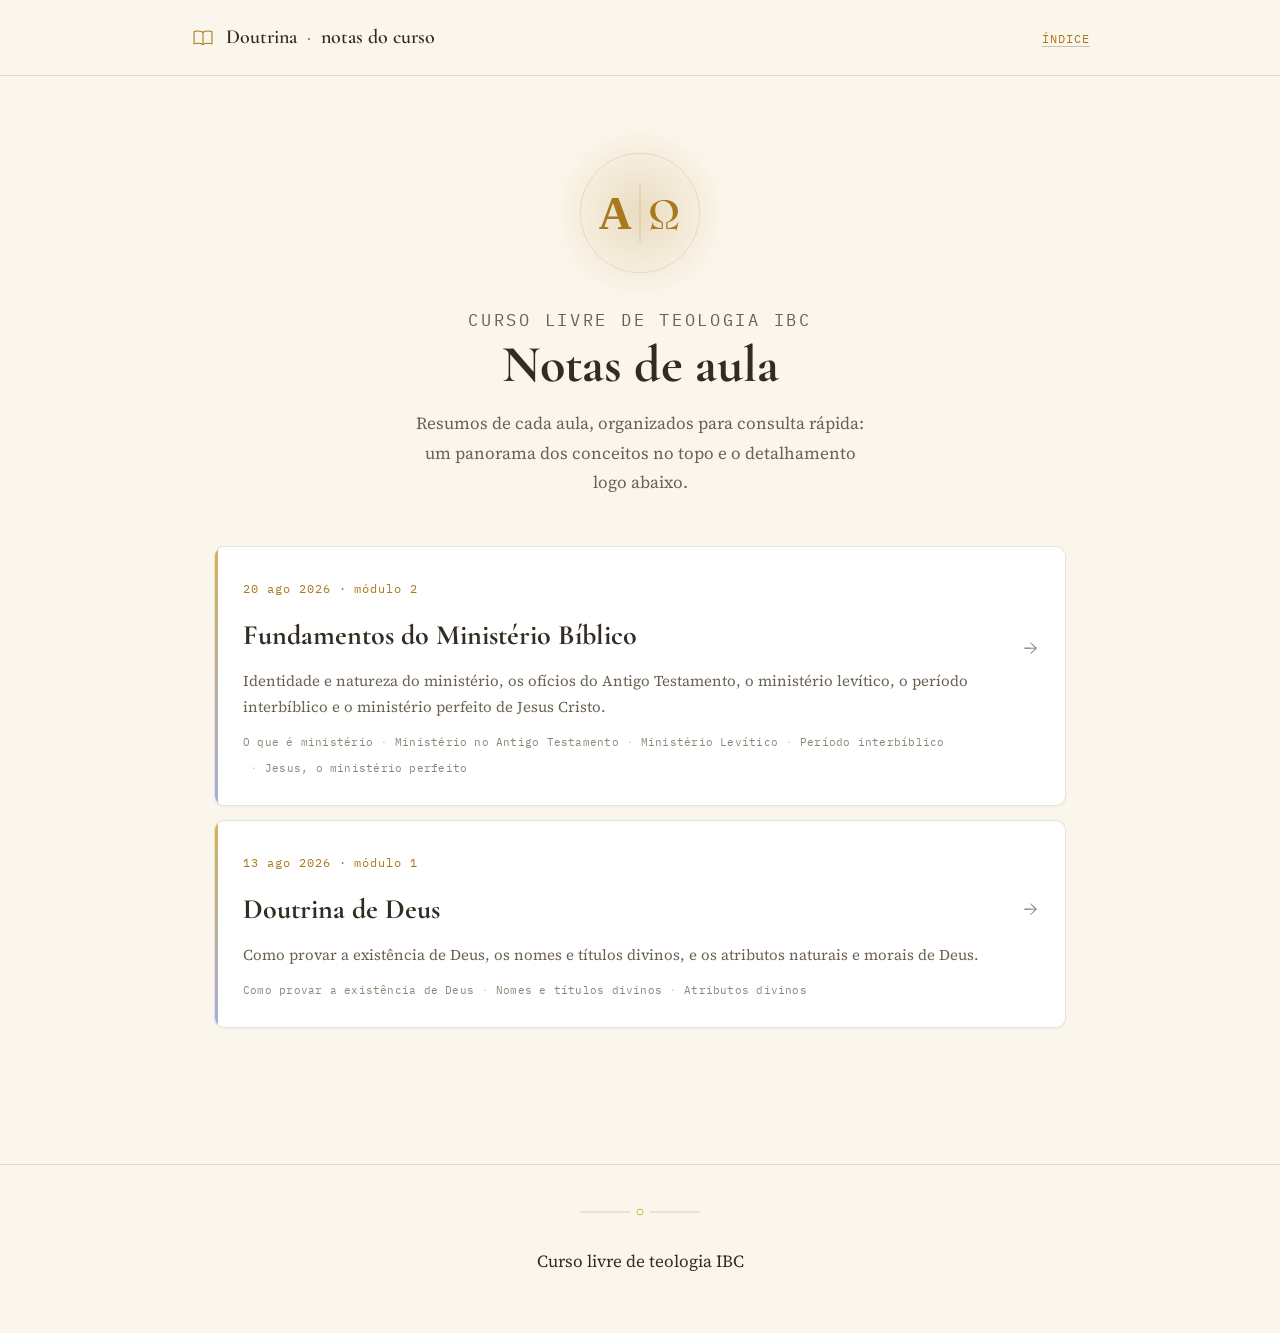
==== index.html @ adec5230 "Adiciona aula: Fundamentos do Ministério Bíblico (módulo 2) - Nova página aulas/2026-08-20-fundament" ====
<!DOCTYPE html>
<html lang="pt-BR">
<head>
<meta charset="UTF-8">
<meta name="viewport" content="width=device-width, initial-scale=1.0">
<title>Doutrina — notas do curso de teologia</title>
<link rel="stylesheet" href="css/style.css">
</head>
<body>

<div class="ambient" aria-hidden="true"></div>
<div class="progress" aria-hidden="true"></div>

<header class="site-header">
  <div class="inner">
    <a href="index.html" class="brand">
      <svg viewBox="0 0 32 32" style="color:var(--gold-soft)" aria-hidden="true">
        <path d="M16,9 C13,7.3 9,7 5,8 L5,23 C9,22 13,22.3 16,24" fill="none" stroke="currentColor" stroke-width="1.3" stroke-linecap="round" stroke-linejoin="round"/>
        <path d="M16,9 C19,7.3 23,7 27,8 L27,23 C23,22 19,22.3 16,24" fill="none" stroke="currentColor" stroke-width="1.3" stroke-linecap="round" stroke-linejoin="round"/>
        <line x1="16" y1="9" x2="16" y2="24" stroke="currentColor" stroke-width="1.3"/>
      </svg>
      Doutrina <span>&middot;</span> notas do curso
    </a>
    <nav><a href="index.html">Índice</a></nav>
  </div>
</header>

<main>
  <section class="index-hero reveal">
    <div class="medallion" aria-hidden="true">
      <div class="medallion-glow"></div>
      <svg viewBox="0 0 200 200" width="100%" height="100%">
        <circle class="ring" cx="100" cy="100" r="92" fill="none" stroke="var(--gold-dim)" stroke-width="1"/>
        <text x="62" y="124" font-family="'Cormorant Garamond', Georgia, serif" font-size="70" font-weight="700" fill="var(--gold-soft)" text-anchor="middle">&#913;</text>
        <text x="138" y="124" font-family="'Cormorant Garamond', Georgia, serif" font-size="70" font-weight="700" fill="var(--gold-soft)" text-anchor="middle">&#937;</text>
        <line x1="100" y1="55" x2="100" y2="145" stroke="var(--gold-soft)" stroke-width="1" opacity="0.35"/>
      </svg>
    </div>
    <p class="section-tag">Curso livre de teologia IBC</p>
    <h1>Notas de aula</h1>
    <p>Resumos de cada aula, organizados para consulta rápida: um panorama dos conceitos no topo e o detalhamento logo abaixo.</p>
  </section>

  <ul class="aula-list">
    <li class="reveal">
      <div class="aula-card">
        <a class="aula-card-link" href="aulas/2026-08-20-fundamentos-do-ministerio.html">
          <span class="aula-date">20 ago 2026 &middot; módulo 2</span>
          <h2>Fundamentos do Ministério Bíblico</h2>
          <p>Identidade e natureza do ministério, os ofícios do Antigo Testamento, o ministério levítico, o período interbíblico e o ministério perfeito de Jesus Cristo.</p>
          <span class="go" aria-hidden="true">&rarr;</span>
        </a>
        <ul class="aula-topics">
          <li><a href="aulas/2026-08-20-fundamentos-do-ministerio.html#fundamentos">O que é ministério</a></li>
          <li><a href="aulas/2026-08-20-fundamentos-do-ministerio.html#antigo-testamento">Ministério no Antigo Testamento</a></li>
          <li><a href="aulas/2026-08-20-fundamentos-do-ministerio.html#levitico">Ministério Levítico</a></li>
          <li><a href="aulas/2026-08-20-fundamentos-do-ministerio.html#interbiblico">Período interbíblico</a></li>
          <li><a href="aulas/2026-08-20-fundamentos-do-ministerio.html#jesus">Jesus, o ministério perfeito</a></li>
        </ul>
      </div>
    </li>
    <li class="reveal">
      <div class="aula-card">
        <a class="aula-card-link" href="aulas/2026-08-13-doutrina-de-deus.html">
          <span class="aula-date">13 ago 2026 &middot; módulo 1</span>
          <h2>Doutrina de Deus</h2>
          <p>Como provar a existência de Deus, os nomes e títulos divinos, e os atributos naturais e morais de Deus.</p>
          <span class="go" aria-hidden="true">&rarr;</span>
        </a>
        <ul class="aula-topics">
          <li><a href="aulas/2026-08-13-doutrina-de-deus.html#existencia">Como provar a existência de Deus</a></li>
          <li><a href="aulas/2026-08-13-doutrina-de-deus.html#nomes">Nomes e títulos divinos</a></li>
          <li><a href="aulas/2026-08-13-doutrina-de-deus.html#atributos">Atributos divinos</a></li>
        </ul>
      </div>
    </li>
  </ul>
</main>

<footer class="site-footer">
  <svg class="footer-flourish" viewBox="0 0 120 14" aria-hidden="true">
    <line x1="0" y1="7" x2="50" y2="7" stroke="var(--border-strong)" stroke-width="1"/>
    <circle cx="60" cy="7" r="3" fill="none" stroke="var(--gold)" stroke-width="1"/>
    <line x1="70" y1="7" x2="120" y2="7" stroke="var(--border-strong)" stroke-width="1"/>
  </svg>
  <p class="eyebrow">Curso livre de teologia IBC</p>
</footer>

<script src="js/site.js"></script>
</body>
</html>
---- css/style.css ----
@import url('https://fonts.googleapis.com/css2?family=Cormorant+Garamond:ital,wght@0,500;0,600;0,700;1,500&family=Source+Serif+4:opsz,wght@8..60,400;8..60,600&family=IBM+Plex+Mono:wght@400;500&display=swap');

:root{
  /* light, pastel-tinted base */
  --ink: #fbf6ec;          /* page background — soft parchment */
  --ink-2: #ffffff;        /* card background */
  --ink-3: #f2e9d6;        /* tertiary tint */

  --gold: #c9a227;         /* decorative fill (lines, dots) */
  --gold-soft: #a9791e;    /* text-safe deep gold (headings, links, icons) */
  --gold-dim: rgba(169,121,30,0.28);

  --lapis: #9098d6;        /* decorative pastel periwinkle (lines) */
  --lapis-soft: #5b5fa3;   /* text-safe deep lavender (icons, active states) */

  --wine: #cf88a1;         /* decorative pastel rose */
  --wine-soft: #8a3a56;    /* text-safe deep wine (icons, headings) */

  --cream: #332c22;        /* primary text — warm dark ink */
  --cream-dim: #6b6152;    /* secondary text */
  --muted: #8f8577;        /* tertiary / labels */

  --border: rgba(51,44,34,0.13);
  --border-strong: rgba(51,44,34,0.26);
}

*{ box-sizing: border-box; }
html{ background: var(--ink); }
body{
  margin: 0;
  background: var(--ink);
  color: var(--cream);
  font-family: 'Source Serif 4', Georgia, serif;
  font-size: 17px;
  line-height: 1.75;
  -webkit-font-smoothing: antialiased;
  position: relative;
}

::selection{ background: var(--gold); color: #2b2107; }
a{ color: var(--gold-soft); text-decoration: none; border-bottom: 1px solid var(--border-strong); }
a:hover{ color: var(--wine-soft); border-color: var(--wine-soft); }
a:focus-visible, button:focus-visible, .chip:focus-visible{ outline: 2px solid var(--gold-soft); outline-offset: 3px; }

/* ---------- ambient background — soft pastel wash ---------- */
.ambient{ position: fixed; inset: 0; z-index: -1; overflow: hidden; pointer-events: none; }
.ambient::before, .ambient::after{
  content: ""; position: absolute; width: 60vmax; height: 60vmax; border-radius: 50%;
  filter: blur(100px); opacity: 0.4;
}
.ambient::before{ background: #f0d99a; top: -22vmax; left: -16vmax; }
.ambient::after{ background: #c7cbf0; bottom: -26vmax; right: -16vmax; opacity: 0.35; }
@media (prefers-reduced-motion: no-preference){
  .ambient::before{ animation: drift1 26s ease-in-out infinite alternate; }
  .ambient::after{ animation: drift2 32s ease-in-out infinite alternate; }
}
@keyframes drift1{ from{ transform: translate(0,0) scale(1); } to{ transform: translate(4vmax,3vmax) scale(1.08); } }
@keyframes drift2{ from{ transform: translate(0,0) scale(1); } to{ transform: translate(-3vmax,-4vmax) scale(1.1); } }

/* ---------- reading progress ---------- */
.progress{ position: fixed; top: 0; left: 0; height: 3px; width: 0%; z-index: 60;
  background: linear-gradient(90deg, var(--wine), var(--gold), var(--lapis));
  box-shadow: 0 0 8px var(--gold-dim); transition: width 0.08s linear; }

/* ---------- reveal ---------- */
.reveal{ opacity: 0; transform: translateY(22px); transition: opacity 0.7s ease, transform 0.7s ease; }
.reveal.in-view{ opacity: 1; transform: translateY(0); }

/* ---------- medallion (signature motif) ---------- */
.medallion{ position: relative; display: block; }
.medallion-glow{ position: absolute; inset: -18%; border-radius: 50%; background: radial-gradient(circle, var(--gold-dim), transparent 70%); opacity: 0.75; }
@media (prefers-reduced-motion: no-preference){
  .medallion-glow{ animation: breathe 6s ease-in-out infinite; }
  .medallion .ring-rotate{ animation: spin 110s linear infinite; transform-origin: 100px 100px; }
  .medallion .ring-rotate-rev{ animation: spin-rev 150s linear infinite; transform-origin: 100px 100px; }
}
@keyframes breathe{ 0%,100%{ opacity: 0.55; } 50%{ opacity: 0.95; } }
@keyframes spin{ to{ transform: rotate(360deg); } }
@keyframes spin-rev{ to{ transform: rotate(-360deg); } }

/* ---------- header ---------- */
.site-header{ border-bottom: 1px solid var(--border); padding: 20px 24px; position: relative; }
.site-header .inner{ max-width: 900px; margin: 0 auto; display: flex; align-items: center; justify-content: space-between; gap: 16px; flex-wrap: wrap; }
.site-header .brand{ display: flex; align-items: center; gap: 10px; font-family: 'Cormorant Garamond', serif; font-weight: 600; font-size: 20px; color: var(--cream); border: none; }
.site-header .brand svg{ width: 26px; height: 26px; }
.site-header .brand span{ color: var(--gold-soft); }
.site-header nav a{ font-family: 'IBM Plex Mono', monospace; font-size: 12px; letter-spacing: 0.08em; text-transform: uppercase; }

main{ max-width: 900px; margin: 0 auto; padding: 0 24px 96px; position: relative; }
.page-inner{ max-width: 700px; margin: 0 auto; }

.site-footer{ border-top: 1px solid var(--border); padding: 40px 24px 56px; text-align: center; position: relative; }
.site-footer p{ margin: 0; }
.footer-flourish{ width: 120px; height: 14px; margin: 0 auto 18px; opacity: 0.8; }

/* ---------- index hero ---------- */
.index-hero{ text-align: center; padding: 72px 0 48px; }
.index-hero .medallion{ width: 130px; height: 130px; margin: 0 auto 28px; }
.index-hero h1{ font-family: 'Cormorant Garamond', serif; font-weight: 700; font-size: 52px; line-height: 1.1; margin: 0 0 16px; color: var(--cream); }
.index-hero p{ color: var(--cream-dim); max-width: 50ch; margin: 0 auto; font-size: 17px; }

.section-tag{ font-family: 'IBM Plex Mono', monospace; font-size: 12px; letter-spacing: 0.16em; text-transform: uppercase; color: var(--gold-soft); display: inline-block; margin-bottom: 8px; }

.aula-list{ list-style: none; margin: 0 0 40px; padding: 0; display: flex; flex-direction: column; gap: 14px; }
.aula-card{
  display: block; position: relative; overflow: hidden;
  border: 1px solid var(--border); border-radius: 10px;
  padding: 26px 28px; background: var(--ink-2);
  box-shadow: 0 1px 2px rgba(51,44,34,0.04);
  transition: transform 0.25s ease, box-shadow 0.25s ease, border-color 0.25s ease;
}
.aula-card::before{ content: ""; position: absolute; top: 0; left: 0; width: 3px; height: 100%; background: linear-gradient(var(--gold), var(--lapis)); opacity: 0.8; }
.aula-card:hover{ transform: translateY(-3px); border-color: var(--border-strong); box-shadow: 0 16px 36px -18px rgba(169,121,30,0.4); }
.aula-card-link{ display: block; border: none; color: inherit; position: relative; }
.aula-card .aula-date{ font-family: 'IBM Plex Mono', monospace; font-size: 12px; letter-spacing: 0.08em; color: var(--gold-soft); }
.aula-card h2{ font-family: 'Cormorant Garamond', serif; font-weight: 700; font-size: 28px; margin: 8px 0 8px; color: var(--cream); }
.aula-card p{ margin: 0; color: var(--cream-dim); font-size: 15px; }
.aula-card .go{ position: absolute; right: 0; top: 50%; transform: translateY(-50%); color: var(--muted); font-size: 20px; transition: transform 0.25s ease, color 0.25s ease; }
.aula-card:hover .go{ transform: translate(4px,-50%); color: var(--gold-soft); }

/* ---------- topic links inside an aula card ---------- */
.aula-topics{
  list-style: none; display: flex; flex-wrap: wrap; align-items: center;
  gap: 5px 0; margin: 12px 0 0; padding: 0; position: relative; z-index: 2;
}
.aula-topics li{ display: flex; align-items: center; }
.aula-topics li + li::before{ content: "\00b7"; color: var(--border-strong); margin: 0 9px; font-size: 12px; }
.aula-topics a{
  font-family: 'IBM Plex Mono', monospace; font-size: 11px; letter-spacing: 0.02em;
  color: var(--muted); border: none; line-height: 1.4;
}
.aula-topics a:hover{ color: var(--gold-soft); }

/* ---------- lecture header ---------- */
.lecture-header{ padding: 56px 0 48px; text-align: center; }
.lecture-header .medallion{ width: 88px; height: 88px; margin: 0 auto 22px; }
.lecture-header h1{ font-family: 'Cormorant Garamond', serif; font-weight: 700; font-size: 44px; line-height: 1.1; margin: 8px 0 0; color: var(--cream); }

/* ---------- TOC dot nav ---------- */
.toc{ position: fixed; right: 26px; top: 50%; transform: translateY(-50%); z-index: 40; display: flex; flex-direction: column; gap: 16px; }
.toc a{ display: flex; align-items: center; gap: 10px; border: none; }
.toc .dot{ width: 9px; height: 9px; border-radius: 50%; border: 1.5px solid var(--border-strong); background: var(--ink-2); transition: all 0.25s ease; flex-shrink: 0; }
.toc .label{
  font-family: 'IBM Plex Mono', monospace; font-size: 11px; letter-spacing: 0.06em; text-transform: uppercase;
  color: var(--muted); white-space: nowrap; transition: all 0.25s ease;
  padding: 4px 10px; border-radius: 20px; border: 1px solid transparent;
}
.toc a:hover .label{ color: var(--gold-soft); }
.toc a.active .label{ color: var(--gold-soft); font-weight: 600; background: var(--ink-2); border-color: var(--gold-dim); box-shadow: 0 2px 8px -4px rgba(169,121,30,0.35); }
.toc a.active .dot{ background: var(--gold); border-color: var(--gold); box-shadow: 0 0 8px var(--gold-dim); }
@media (max-width: 1180px){ .toc{ display: none; } }

/* ---------- section blocks ---------- */
.section{ position: relative; padding-top: 8px; margin-bottom: 76px; scroll-margin-top: 30px; }
.section-eyebrow{ display: flex; align-items: center; gap: 12px; margin-bottom: 6px; }
.section-num{ font-family: 'Cormorant Garamond', serif; font-style: italic; font-weight: 600; font-size: 15px; color: var(--gold-soft); border: 1px solid var(--border-strong); border-radius: 50%; width: 30px; height: 30px; display: flex; align-items: center; justify-content: center; flex-shrink: 0; background: var(--ink-2); }
.section h2{ font-family: 'Cormorant Garamond', serif; font-weight: 700; font-size: 32px; margin: 6px 0 6px; color: var(--cream); display: flex; align-items: center; gap: 12px; }
.section .section-sub{ color: var(--cream-dim); font-size: 15px; margin: 0 0 28px; max-width: 58ch; }

/* ---------- resumo rapido chips ---------- */
.resumo-label{ font-family: 'IBM Plex Mono', monospace; font-size: 11px; letter-spacing: 0.16em; text-transform: uppercase; color: var(--muted); margin: 0 0 12px; }
.chip-row{ display: flex; flex-wrap: wrap; gap: 9px; margin: 0 0 32px; }
.chip-row.grouped{ margin-bottom: 20px; }
.chip{
  font-family: 'IBM Plex Mono', monospace; font-size: 13px; color: var(--gold-soft);
  border: 1px solid var(--border-strong); border-radius: 20px; padding: 7px 14px;
  background: var(--ink-2); white-space: nowrap; cursor: pointer;
  transition: background 0.2s ease, transform 0.2s ease, box-shadow 0.2s ease;
  display: inline-flex; align-items: center; gap: 6px;
}
.chip:hover{ background: #f7ecd2; transform: translateY(-2px); box-shadow: 0 8px 18px -10px var(--gold-dim); color: var(--gold-soft); border-color: var(--gold); }
.chip-group-label{ font-family: 'IBM Plex Mono', monospace; font-size: 11px; letter-spacing: 0.1em; text-transform: uppercase; color: var(--cream-dim); margin: 24px 0 10px; display: flex; align-items: center; gap: 8px; }
.chip-group-label:first-child{ margin-top: 0; }
.chip-group-label .dot{ width: 6px; height: 6px; border-radius: 50%; background: var(--gold); }
.chip-group-label.moral .dot{ background: var(--wine-soft); }

/* highlight flash when jumping from a chip */
@keyframes flash{ 0%{ background: #f7ecd2; } 100%{ background: transparent; } }
.flash{ animation: flash 1.4s ease; border-radius: 8px; }

.divider{ display: flex; align-items: center; gap: 14px; color: var(--gold-soft); opacity: 0.75; margin: 30px 0; }
.divider::before, .divider::after{ content: ""; flex: 1; height: 1px; background: var(--border-strong); }
.divider span{ font-family: 'IBM Plex Mono', monospace; font-size: 11px; letter-spacing: 0.14em; text-transform: uppercase; }
.divider .dot{ width: 5px; height: 5px; border-radius: 50%; background: var(--gold); }

.intro-p{ color: var(--cream-dim); margin: 0 0 28px; font-size: 16.5px; }
.intro-p::first-letter{ font-family: 'Cormorant Garamond', serif; font-weight: 700; font-size: 48px; color: var(--gold-soft); float: left; line-height: 0.78; padding: 6px 10px 0 0; }

/* ---------- sigil icons ---------- */
.sigil{ width: 40px; height: 40px; flex-shrink: 0; }
.sigil circle.ring{ fill: none; stroke: currentColor; stroke-width: 1.1; opacity: 0.55; }
.sigil .mark{ fill: none; stroke: currentColor; stroke-width: 1.4; stroke-linecap: round; stroke-linejoin: round; }
.sigil .mark-fill{ fill: currentColor; stroke: none; }
.c-gold{ color: var(--gold-soft); }
.c-lapis{ color: var(--lapis-soft); }
.c-wine{ color: var(--wine-soft); }

/* ---------- argument / attribute cards ---------- */
.card-grid{ display: grid; grid-template-columns: 1fr; gap: 14px; }
@media (min-width: 640px){ .card-grid.two-col{ grid-template-columns: 1fr 1fr; } }

.arg, .attr, .name-card{
  border: 1px solid var(--border); border-radius: 10px; background: var(--ink-2);
  padding: 20px 22px; display: flex; gap: 16px; align-items: flex-start;
  box-shadow: 0 1px 2px rgba(51,44,34,0.03);
  transition: border-color 0.25s ease, transform 0.25s ease, box-shadow 0.25s ease;
  scroll-margin-top: 30px;
}
.arg:hover, .attr:hover, .name-card:hover{ border-color: var(--border-strong); transform: translateY(-2px); box-shadow: 0 14px 28px -18px rgba(169,121,30,0.45); }
.arg .body h3, .attr .body h3{ font-family: 'Cormorant Garamond', serif; font-weight: 700; font-size: 19px; margin: 2px 0 6px; color: var(--gold-soft); }
.arg .body p, .attr .body p{ margin: 0; color: var(--cream); font-size: 15.5px; }

/* ---------- names grid ---------- */
.names-grid{ display: grid; grid-template-columns: 1fr; gap: 12px; margin: 0 0 24px; }
@media (min-width: 640px){ .names-grid{ grid-template-columns: 1fr 1fr; } }
.name-card{ flex-direction: column; align-items: stretch; gap: 6px; }
.name-card .name-top{ display: flex; align-items: baseline; justify-content: space-between; gap: 10px; }
.name-card .name-title{ font-family: 'Cormorant Garamond', serif; font-weight: 700; font-size: 22px; color: var(--gold-soft); }
.name-card .name-ref{ font-family: 'IBM Plex Mono', monospace; font-size: 12px; color: var(--muted); white-space: nowrap; }
.name-card p{ margin: 0; color: var(--cream-dim); font-size: 14.5px; }

.callout{
  position: relative; background: var(--ink-2); border: 1px solid var(--border); border-radius: 10px;
  padding: 20px 22px 20px 26px; margin: 0 0 8px; color: var(--cream-dim); font-size: 15.5px;
  overflow: hidden;
}
.callout::before{ content: ""; position: absolute; left: 0; top: 0; height: 100%; width: 3px; background: linear-gradient(var(--gold), var(--wine)); }
.callout strong{ color: var(--cream); }

.footnote{ font-size: 13px; color: var(--muted); margin-top: 8px; }

/* ---------- bible verse preview ---------- */
.verse-ref{
  cursor: help; border-bottom: 1px dotted var(--gold-dim); border-radius: 2px;
}
.verse-ref:hover, .verse-ref:focus-visible{ color: var(--gold-soft); border-color: var(--gold-soft); outline: none; }
.verse-tooltip{
  position: fixed; z-index: 100; max-width: 300px; max-height: 260px; overflow-y: auto;
  background: var(--ink-2); border: 1px solid var(--border-strong); border-radius: 10px;
  padding: 14px 16px; box-shadow: 0 20px 44px -16px rgba(51,44,34,0.4);
  font-size: 14.5px; line-height: 1.55; color: var(--cream);
  opacity: 0; transform: translateY(4px); pointer-events: none; transition: opacity 0.15s ease, transform 0.15s ease;
}
.verse-tooltip.show{ opacity: 1; transform: translateY(0); }
.verse-tooltip.below{ transform: translateY(-4px); }
.verse-tooltip.below.show{ transform: translateY(0); }
.verse-tooltip .vt-ref{
  font-family: 'IBM Plex Mono', monospace; font-size: 10.5px; letter-spacing: 0.08em; text-transform: uppercase;
  color: var(--gold-soft); display: block; margin-bottom: 6px;
}
.verse-tooltip .vt-text{ margin: 0; font-family: 'Source Serif 4', Georgia, serif; }
.verse-tooltip .vt-loading, .verse-tooltip .vt-error{ color: var(--muted); font-style: italic; }
@media (prefers-reduced-motion: reduce){
  .verse-tooltip{ transition: opacity 0.01s linear; transform: none !important; }
}

/* ---------- scroll-to-top ---------- */
.top-link{
  position: fixed; bottom: 24px; right: 24px; z-index: 40;
  width: 42px; height: 42px; border-radius: 50%; display: flex; align-items: center; justify-content: center;
  background: var(--ink-2); border: 1px solid var(--border-strong); color: var(--gold-soft);
  box-shadow: 0 4px 12px rgba(51,44,34,0.08);
  opacity: 0; pointer-events: none; transform: translateY(8px);
  transition: opacity 0.25s ease, transform 0.25s ease;
}
.top-link.show{ opacity: 1; pointer-events: auto; transform: translateY(0); }
.top-link:hover{ box-shadow: 0 10px 22px -10px var(--gold-dim); }

/* ---------- lecture credit line ---------- */
.lecture-sub{ font-family: 'IBM Plex Mono', monospace; font-size: 12px; letter-spacing: 0.04em; color: var(--muted); margin: 10px 0 0; }

/* ---------- hierarchy stack (e.g. ministério levítico) ---------- */
.hierarchy-stack{ display: flex; flex-direction: column; align-items: center; gap: 0; margin: 8px 0 30px; }
.hierarchy-stack .tier{
  width: 100%; border: 1px solid var(--border); border-radius: 10px; background: var(--ink-2);
  padding: 18px 24px; box-shadow: 0 1px 2px rgba(51,44,34,0.03); position: relative;
  transition: border-color 0.25s ease, transform 0.25s ease, box-shadow 0.25s ease;
}
.hierarchy-stack .tier:hover{ border-color: var(--border-strong); transform: translateY(-2px); box-shadow: 0 14px 28px -18px rgba(169,121,30,0.45); }
.hierarchy-stack .tier-1{ max-width: 58%; }
.hierarchy-stack .tier-2{ max-width: 80%; }
.hierarchy-stack .tier-3{ max-width: 100%; }
.hierarchy-stack .tier + .tier{ margin-top: 24px; }
.hierarchy-stack .tier:not(.tier-1)::before{ content: ""; position: absolute; top: -24px; left: 50%; width: 1px; height: 24px; background: var(--border-strong); }
.tier-head{ display: flex; align-items: center; gap: 10px; margin-bottom: 8px; }
.tier-num{ font-family: 'Cormorant Garamond', serif; font-style: italic; font-weight: 600; font-size: 14px; color: var(--gold-soft); border: 1px solid var(--border-strong); border-radius: 50%; width: 26px; height: 26px; display: flex; align-items: center; justify-content: center; flex-shrink: 0; background: var(--ink); }
.tier-head h3{ font-family: 'Cormorant Garamond', serif; font-weight: 700; font-size: 19px; margin: 0; color: var(--gold-soft); }
.hierarchy-stack .tier p{ margin: 0; color: var(--cream); font-size: 15.5px; }
@media (max-width: 640px){
  .hierarchy-stack .tier-1, .hierarchy-stack .tier-2, .hierarchy-stack .tier-3{ max-width: 100%; }
}

/* ---------- offices tree (e.g. Jesus reúne os 3 ofícios) ---------- */
.offices-tree{ margin: 8px 0 6px; }
.offices-root{ display: flex; justify-content: center; }
.offices-root-label{
  font-family: 'Cormorant Garamond', serif; font-weight: 700; font-size: 21px; color: var(--cream);
  border: 1px solid var(--gold-dim); border-radius: 10px; background: var(--ink-2);
  padding: 12px 26px; box-shadow: 0 8px 20px -12px var(--gold-dim); text-align: center;
}
.offices-stem{ width: 1px; height: 26px; background: var(--border-strong); margin: 0 auto; }
.offices-row{ display: flex; position: relative; padding-top: 26px; }
.offices-row::before{ content: ""; position: absolute; top: 0; left: 16.6667%; right: 16.6667%; height: 1px; background: var(--border-strong); }
.offices-row .office{ flex: 1 1 33.3333%; display: flex; flex-direction: column; align-items: center; text-align: center; position: relative; padding: 0 14px; }
.offices-row .office::before{ content: ""; position: absolute; top: -26px; left: 50%; width: 1px; height: 26px; background: var(--border-strong); }
.offices-row .office .sigil{ margin-bottom: 4px; }
.offices-row .office h3{ font-family: 'Cormorant Garamond', serif; font-weight: 700; font-size: 19px; margin: 8px 0 6px; color: var(--gold-soft); }
.offices-row .office p{ margin: 0 0 6px; color: var(--cream); font-size: 14.5px; }
.offices-row .office .verse-ref{ font-family: 'IBM Plex Mono', monospace; font-size: 12px; color: var(--muted); }
@media (max-width: 640px){
  .offices-row{ flex-direction: column; gap: 24px; padding-top: 14px; }
  .offices-row::before{ display: none; }
  .offices-row .office::before{ display: none; }
  .offices-row .office{ padding: 0; }
}

/* ---------- bridge flow (linha de continuidade entre etapas) ---------- */
.bridge-flow{ display: flex; flex-wrap: wrap; align-items: center; gap: 10px; margin: 22px 0 30px; }
.bridge-node{ font-family: 'IBM Plex Mono', monospace; font-size: 12.5px; color: var(--cream); border: 1px solid var(--border-strong); border-radius: 20px; padding: 8px 14px; background: var(--ink-2); }
.bridge-node em{ font-style: normal; color: var(--muted); }
.bridge-node.highlight{ color: var(--gold-soft); border-color: var(--gold); background: #f7ecd2; }
.bridge-arrow{ color: var(--gold-soft); font-size: 15px; opacity: 0.7; }

@media (max-width: 640px){
  .index-hero h1{ font-size: 36px; }
  .lecture-header h1{ font-size: 32px; }
  .section h2{ font-size: 25px; }
}
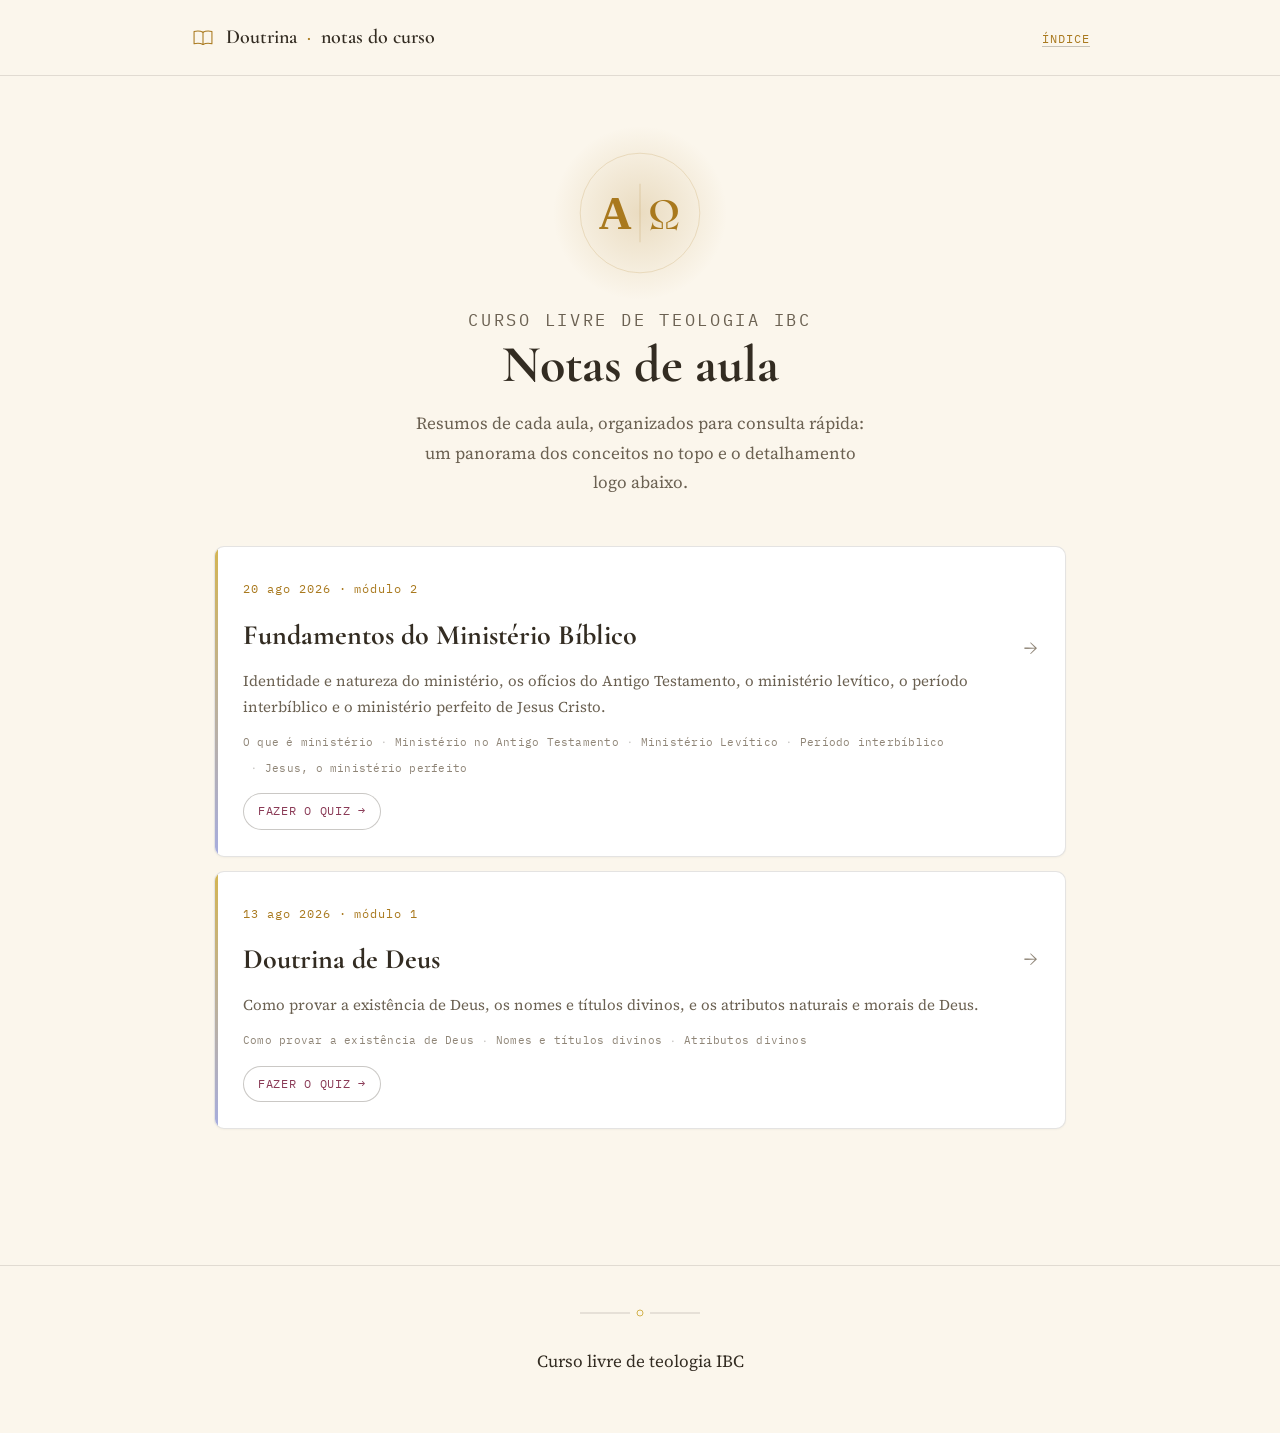
==== commit 27dc7c7e: "Adiciona quiz de cada aula com correção e nota - Novo motor de quiz genérico (js/quiz.js): alternati" ====
--- a/index.html
+++ b/index.html
@@ -57,6 +57,7 @@
           <li><a href="aulas/2026-08-20-fundamentos-do-ministerio.html#interbiblico">Período interbíblico</a></li>
           <li><a href="aulas/2026-08-20-fundamentos-do-ministerio.html#jesus">Jesus, o ministério perfeito</a></li>
         </ul>
+        <a class="aula-quiz-link" href="aulas/2026-08-20-fundamentos-do-ministerio-quiz.html">Fazer o quiz &rarr;</a>
       </div>
     </li>
     <li class="reveal">
@@ -72,6 +73,7 @@
           <li><a href="aulas/2026-08-13-doutrina-de-deus.html#nomes">Nomes e títulos divinos</a></li>
           <li><a href="aulas/2026-08-13-doutrina-de-deus.html#atributos">Atributos divinos</a></li>
         </ul>
+        <a class="aula-quiz-link" href="aulas/2026-08-13-doutrina-de-deus-quiz.html">Fazer o quiz &rarr;</a>
       </div>
     </li>
   </ul>
--- a/css/style.css
+++ b/css/style.css
@@ -249,6 +249,7 @@
   color: var(--gold-soft); display: block; margin-bottom: 6px;
 }
 .verse-tooltip .vt-text{ margin: 0; font-family: 'Source Serif 4', Georgia, serif; }
+.verse-tooltip .vt-version{ display: block; margin-top: 8px; font-family: 'IBM Plex Mono', monospace; font-size: 10px; letter-spacing: 0.05em; text-transform: uppercase; color: var(--muted); text-align: right; }
 .verse-tooltip .vt-loading, .verse-tooltip .vt-error{ color: var(--muted); font-style: italic; }
 @media (prefers-reduced-motion: reduce){
   .verse-tooltip{ transition: opacity 0.01s linear; transform: none !important; }
@@ -314,6 +315,12 @@
   .offices-row .office{ padding: 0; }
 }
 
+/* ---------- closing verse (citação de fechamento de cada aula) ---------- */
+.closing-verse{ text-align: center; max-width: 52ch; margin: 44px auto 28px; padding: 4px 0; }
+.closing-flourish{ width: 60px; height: 14px; margin: 0 auto; opacity: 0.8; display: block; }
+.closing-verse p{ font-family: 'Cormorant Garamond', serif; font-style: italic; font-weight: 600; font-size: 21px; line-height: 1.55; color: var(--cream); margin: 16px 0 10px; }
+.closing-verse .verse-ref{ font-family: 'IBM Plex Mono', monospace; font-size: 12px; letter-spacing: 0.06em; text-transform: uppercase; color: var(--gold-soft); }
+
 /* ---------- bridge flow (linha de continuidade entre etapas) ---------- */
 .bridge-flow{ display: flex; flex-wrap: wrap; align-items: center; gap: 10px; margin: 22px 0 30px; }
 .bridge-node{ font-family: 'IBM Plex Mono', monospace; font-size: 12.5px; color: var(--cream); border: 1px solid var(--border-strong); border-radius: 20px; padding: 8px 14px; background: var(--ink-2); }
@@ -326,3 +333,108 @@
   .lecture-header h1{ font-size: 32px; }
   .section h2{ font-size: 25px; }
 }
+
+/* ---------- quiz link (card / callout) ---------- */
+.aula-quiz-link{
+  display: inline-flex; align-items: center; gap: 6px; margin-top: 14px;
+  font-family: 'IBM Plex Mono', monospace; font-size: 11.5px; letter-spacing: 0.06em; text-transform: uppercase;
+  color: var(--wine-soft); border: 1px solid var(--border-strong); border-radius: 20px; padding: 7px 14px;
+  background: var(--ink-2); position: relative; z-index: 2; transition: background 0.2s ease, transform 0.2s ease, border-color 0.2s ease;
+}
+.aula-quiz-link:hover{ background: #f7e3ea; border-color: var(--wine-soft); color: var(--wine-soft); transform: translateY(-2px); }
+
+.quiz-callout{
+  display: flex; align-items: center; justify-content: space-between; gap: 16px; flex-wrap: wrap;
+  border: 1px solid var(--border); border-radius: 10px; background: var(--ink-2);
+  padding: 22px 26px; margin: 44px 0 8px; position: relative; overflow: hidden;
+}
+.quiz-callout::before{ content: ""; position: absolute; left: 0; top: 0; height: 100%; width: 3px; background: linear-gradient(var(--wine), var(--gold)); }
+.quiz-callout .quiz-callout-text h3{ font-family: 'Cormorant Garamond', serif; font-weight: 700; font-size: 20px; margin: 0 0 4px; color: var(--cream); }
+.quiz-callout .quiz-callout-text p{ margin: 0; color: var(--cream-dim); font-size: 14.5px; }
+.quiz-callout .quiz-callout-btn{
+  font-family: 'IBM Plex Mono', monospace; font-size: 12.5px; letter-spacing: 0.06em; text-transform: uppercase;
+  color: var(--wine-soft); border: 1px solid var(--wine-soft); border-radius: 20px; padding: 10px 20px;
+  white-space: nowrap; transition: background 0.2s ease, color 0.2s ease, transform 0.2s ease;
+}
+.quiz-callout .quiz-callout-btn:hover{ background: var(--wine-soft); color: var(--ink-2); transform: translateY(-2px); }
+
+/* ---------- quiz page ---------- */
+.quiz-intro{ color: var(--cream-dim); font-size: 15.5px; margin: 0 0 34px; max-width: 60ch; }
+.quiz-list{ list-style: none; margin: 0; padding: 0; display: flex; flex-direction: column; gap: 18px; }
+
+.quiz-question-card{
+  border: 1px solid var(--border); border-radius: 10px; background: var(--ink-2);
+  padding: 22px 24px; box-shadow: 0 1px 2px rgba(51,44,34,0.03);
+  transition: border-color 0.25s ease;
+}
+.quiz-question-card.is-right{ border-color: var(--gold-dim); }
+.quiz-question-card.is-wrong{ border-color: rgba(138,58,86,0.35); }
+
+.quiz-q-head{ display: flex; align-items: flex-start; gap: 12px; margin-bottom: 16px; }
+.quiz-q-num{
+  font-family: 'Cormorant Garamond', serif; font-style: italic; font-weight: 600; font-size: 14px; color: var(--gold-soft);
+  border: 1px solid var(--border-strong); border-radius: 50%; width: 28px; height: 28px; flex-shrink: 0;
+  display: flex; align-items: center; justify-content: center; background: var(--ink);
+}
+.quiz-q-head h3{ font-family: 'Source Serif 4', Georgia, serif; font-weight: 600; font-size: 17px; line-height: 1.5; margin: 3px 0 0; color: var(--cream); }
+
+.quiz-options{ display: flex; flex-direction: column; gap: 9px; }
+.quiz-option{
+  display: flex; align-items: center; gap: 12px; text-align: left;
+  border: 1px solid var(--border-strong); border-radius: 8px; background: var(--ink);
+  padding: 11px 14px; font-family: 'Source Serif 4', Georgia, serif; font-size: 15px; color: var(--cream);
+  cursor: pointer; width: 100%; transition: border-color 0.2s ease, background 0.2s ease, transform 0.15s ease;
+}
+.quiz-option:hover:not(:disabled){ border-color: var(--gold); background: #f7ecd2; transform: translateY(-1px); }
+.quiz-option:focus-visible{ outline: 2px solid var(--gold-soft); outline-offset: 2px; }
+.quiz-option-letter{
+  font-family: 'IBM Plex Mono', monospace; font-size: 12px; color: var(--muted); flex-shrink: 0;
+  border: 1px solid var(--border-strong); border-radius: 50%; width: 22px; height: 22px;
+  display: flex; align-items: center; justify-content: center; background: var(--ink-2);
+}
+.quiz-option-text{ flex: 1; }
+.quiz-option-icon{ flex-shrink: 0; width: 16px; height: 16px; }
+.quiz-option.selected{ border-color: var(--gold); background: #f7ecd2; }
+.quiz-option.selected .quiz-option-letter{ border-color: var(--gold); color: var(--gold-soft); background: var(--ink-2); }
+
+.quiz-option:disabled{ cursor: default; }
+.quiz-option.correct{ border-color: var(--gold); background: #f7ecd2; }
+.quiz-option.correct .quiz-option-letter{ border-color: var(--gold); color: var(--gold-soft); }
+.quiz-option.correct .quiz-option-icon::after{ content: "✓"; color: var(--gold-soft); font-weight: 700; }
+.quiz-option.incorrect{ border-color: var(--wine-soft); background: #f7e3ea; }
+.quiz-option.incorrect .quiz-option-letter{ border-color: var(--wine-soft); color: var(--wine-soft); }
+.quiz-option.incorrect .quiz-option-icon::after{ content: "✕"; color: var(--wine-soft); font-weight: 700; }
+
+.quiz-feedback{ margin: 12px 0 0; font-family: 'IBM Plex Mono', monospace; font-size: 12px; letter-spacing: 0.02em; color: var(--muted); min-height: 1em; }
+.quiz-feedback.right{ color: var(--gold-soft); }
+.quiz-feedback.wrong{ color: var(--wine-soft); }
+
+.quiz-actions{ display: flex; flex-direction: column; align-items: center; gap: 14px; margin: 34px 0 8px; text-align: center; }
+.quiz-progress-label{ font-family: 'IBM Plex Mono', monospace; font-size: 12px; letter-spacing: 0.04em; color: var(--muted); margin: 0; transition: color 0.2s ease; }
+.quiz-progress-label.quiz-progress-warn{ color: var(--wine-soft); }
+.quiz-progress-label.shake{ animation: quiz-shake 0.4s ease; }
+@keyframes quiz-shake{ 0%,100%{ transform: translateX(0); } 25%{ transform: translateX(-4px); } 75%{ transform: translateX(4px); } }
+
+.quiz-submit, .quiz-reset{
+  font-family: 'IBM Plex Mono', monospace; font-size: 13px; letter-spacing: 0.08em; text-transform: uppercase;
+  color: var(--ink-2); background: var(--gold-soft); border: 1px solid var(--gold-soft); border-radius: 24px;
+  padding: 13px 32px; cursor: pointer; transition: background 0.2s ease, transform 0.2s ease, box-shadow 0.2s ease;
+}
+.quiz-submit:hover:not(:disabled){ background: #8f6717; transform: translateY(-2px); box-shadow: 0 12px 24px -12px var(--gold-dim); }
+.quiz-submit:disabled{ opacity: 0.45; cursor: not-allowed; }
+.quiz-reset{ background: transparent; color: var(--wine-soft); border-color: var(--wine-soft); }
+.quiz-reset:hover{ background: var(--wine-soft); color: var(--ink-2); transform: translateY(-2px); }
+
+.quiz-result{
+  text-align: center; border: 1px solid var(--gold-dim); border-radius: 12px; background: var(--ink-2);
+  padding: 32px 24px; margin: 0 0 30px; opacity: 0; transform: translateY(-8px);
+  transition: opacity 0.4s ease, transform 0.4s ease;
+}
+.quiz-result.show{ opacity: 1; transform: translateY(0); }
+.quiz-result-score{ display: flex; align-items: baseline; justify-content: center; gap: 6px; font-family: 'Cormorant Garamond', serif; font-weight: 700; }
+.quiz-result-num{ font-size: 56px; color: var(--gold-soft); line-height: 1; }
+.quiz-result-den{ font-size: 22px; color: var(--muted); }
+.quiz-result-pct{ font-family: 'IBM Plex Mono', monospace; font-size: 13px; letter-spacing: 0.1em; color: var(--muted); margin: 6px 0 14px; }
+.quiz-result-msg{ font-family: 'Source Serif 4', Georgia, serif; font-size: 16.5px; color: var(--cream); margin: 0; max-width: 44ch; margin-inline: auto; }
+.quiz-result.tier-low{ border-color: rgba(138,58,86,0.35); }
+.quiz-result.tier-low .quiz-result-num{ color: var(--wine-soft); }
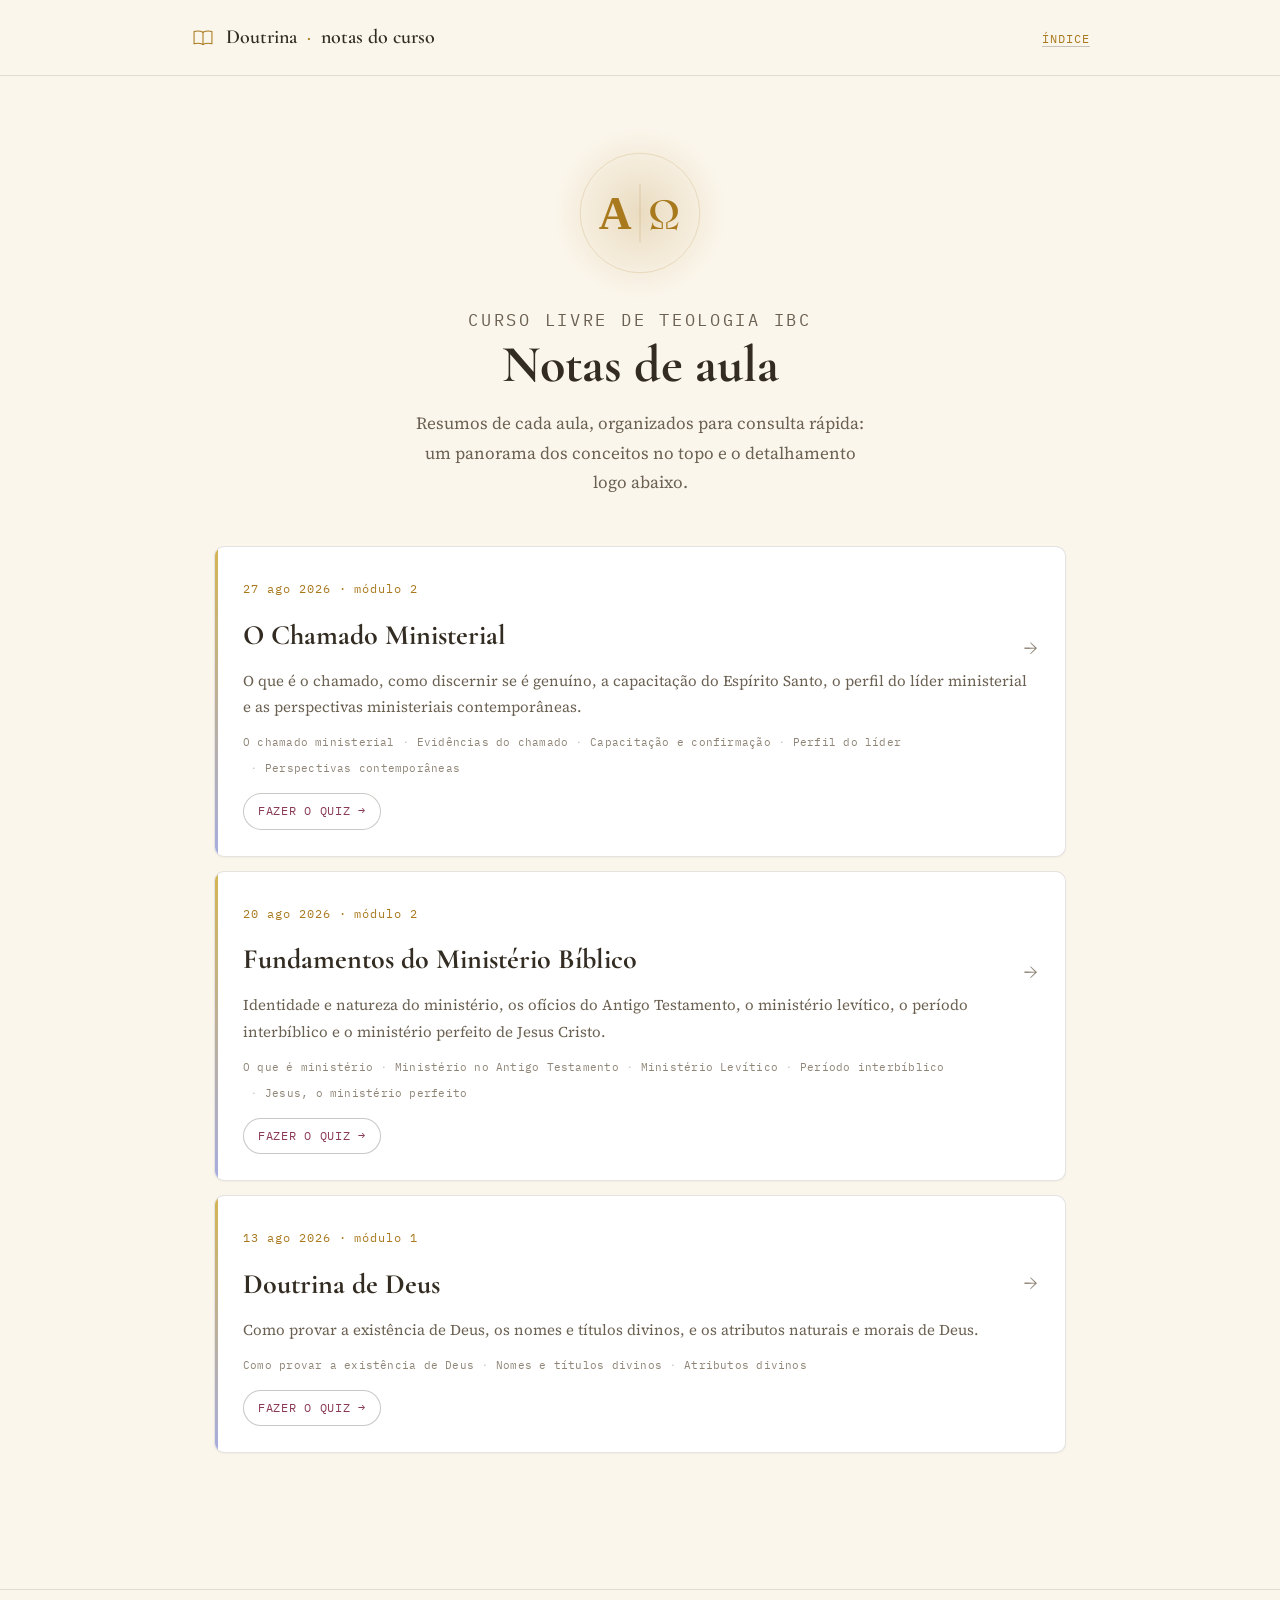
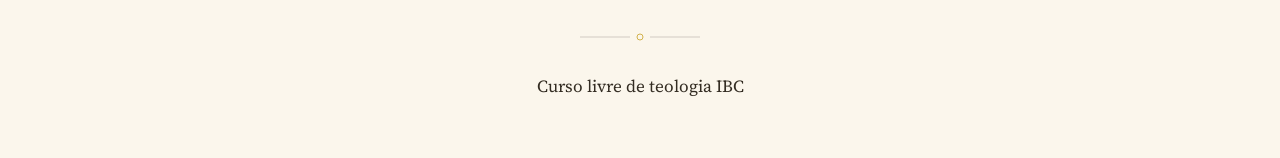
==== commit d0c6ceae: "Adiciona aula: O Chamado Ministerial (módulo 2) - Nova aula com diagramas: ciclo das evidências do c" ====
--- a/index.html
+++ b/index.html
@@ -42,6 +42,24 @@
   </section>
 
   <ul class="aula-list">
+    <li class="reveal">
+      <div class="aula-card">
+        <a class="aula-card-link" href="aulas/2026-08-27-o-chamado-ministerial.html">
+          <span class="aula-date">27 ago 2026 &middot; módulo 2</span>
+          <h2>O Chamado Ministerial</h2>
+          <p>O que é o chamado, como discernir se é genuíno, a capacitação do Espírito Santo, o perfil do líder ministerial e as perspectivas ministeriais contemporâneas.</p>
+          <span class="go" aria-hidden="true">&rarr;</span>
+        </a>
+        <ul class="aula-topics">
+          <li><a href="aulas/2026-08-27-o-chamado-ministerial.html#chamado">O chamado ministerial</a></li>
+          <li><a href="aulas/2026-08-27-o-chamado-ministerial.html#evidencias">Evidências do chamado</a></li>
+          <li><a href="aulas/2026-08-27-o-chamado-ministerial.html#capacitacao">Capacitação e confirmação</a></li>
+          <li><a href="aulas/2026-08-27-o-chamado-ministerial.html#perfil">Perfil do líder</a></li>
+          <li><a href="aulas/2026-08-27-o-chamado-ministerial.html#perspectivas">Perspectivas contemporâneas</a></li>
+        </ul>
+        <a class="aula-quiz-link" href="aulas/2026-08-27-o-chamado-ministerial-quiz.html">Fazer o quiz &rarr;</a>
+      </div>
+    </li>
     <li class="reveal">
       <div class="aula-card">
         <a class="aula-card-link" href="aulas/2026-08-20-fundamentos-do-ministerio.html">
--- a/css/style.css
+++ b/css/style.css
@@ -438,3 +438,65 @@
 .quiz-result-msg{ font-family: 'Source Serif 4', Georgia, serif; font-size: 16.5px; color: var(--cream); margin: 0; max-width: 44ch; margin-inline: auto; }
 .quiz-result.tier-low{ border-color: rgba(138,58,86,0.35); }
 .quiz-result.tier-low .quiz-result-num{ color: var(--wine-soft); }
+
+/* ---------- lists inside .attr/.arg cards (ex.: avivamento x evangelismo) ---------- */
+.attr .body ul, .arg .body ul{ margin: 0; padding-left: 18px; color: var(--cream); font-size: 15px; }
+.attr .body li + li, .arg .body li + li{ margin-top: 4px; }
+
+/* ---------- offices-tree: variante de 4 colunas (ex.: perfil do líder) ---------- */
+.offices-row.four-col::before{ left: 12.5%; right: 12.5%; }
+.offices-row.four-col .office{ flex: 1 1 25%; }
+@media (max-width: 780px){
+  .offices-row.four-col{ flex-direction: column; gap: 24px; padding-top: 14px; }
+  .offices-row.four-col::before{ display: none; }
+  .offices-row.four-col .office::before{ display: none; }
+  .offices-row.four-col .office{ padding: 0; }
+}
+
+/* ---------- roda de funções: grade ancorada por um rótulo central (ex.: Espírito Santo no ministério) ---------- */
+.wheel{ margin: 8px 0 6px; }
+.wheel-hub{ display: flex; justify-content: center; margin-bottom: 22px; }
+.wheel-hub-label{
+  font-family: 'Cormorant Garamond', serif; font-weight: 700; font-size: 21px; color: var(--cream);
+  border: 1px solid var(--gold-dim); border-radius: 10px; background: var(--ink-2);
+  padding: 12px 26px; box-shadow: 0 8px 20px -12px var(--gold-dim); text-align: center;
+}
+.wheel-hub-label .verse-ref{ display: block; font-family: 'IBM Plex Mono', monospace; font-size: 12px; color: var(--muted); margin-top: 4px; font-weight: 400; }
+.wheel-grid{ display: grid; grid-template-columns: repeat(2,1fr); gap: 12px; }
+@media (min-width: 640px){ .wheel-grid{ grid-template-columns: repeat(4,1fr); } }
+.wheel-item{
+  border: 1px solid var(--border); border-radius: 10px; background: var(--ink-2);
+  padding: 14px; text-align: center; transition: border-color 0.25s ease, transform 0.25s ease;
+}
+.wheel-item:hover{ border-color: var(--border-strong); transform: translateY(-2px); }
+.wheel-item .wheel-num{ font-family: 'IBM Plex Mono', monospace; font-size: 11px; color: var(--gold-soft); display: block; margin-bottom: 4px; }
+.wheel-item h4{ font-family: 'Cormorant Garamond', serif; font-weight: 700; font-size: 15.5px; margin: 0; color: var(--cream); }
+
+/* ---------- diagrama SVG (ex.: ciclo das evidências do chamado) ---------- */
+.diagram-card{ border: 1px solid var(--border); border-radius: 10px; background: var(--ink-2); padding: 24px 20px 18px; margin: 8px 0 34px; box-shadow: 0 1px 2px rgba(51,44,34,0.03); }
+.diagram-scroll{ overflow-x: auto; }
+.diagram-card svg{ display: block; width: 100%; height: auto; min-width: 560px; }
+.diagram-card figcaption{ font-size: 14.5px; color: var(--cream-dim); margin-top: 16px; padding-top: 16px; border-top: 1px solid var(--border); max-width: 62ch; }
+
+.dnode-box{ fill: var(--ink-2); stroke: var(--border-strong); stroke-width: 1.4; }
+.dnode-title{ font-family: 'Cormorant Garamond', serif; font-weight: 700; fill: var(--cream); }
+.dnode-sub{ font-family: 'Source Serif 4', Georgia, serif; fill: var(--cream-dim); }
+.dnode-ref{ font-family: 'IBM Plex Mono', monospace; fill: var(--muted); text-decoration: underline dotted var(--gold-dim); cursor: help; }
+.dnode-ref:hover, .dnode-ref:focus-visible{ fill: var(--gold-soft); text-decoration-color: var(--gold-soft); outline: none; }
+.dflow-line{ stroke: var(--border-strong); stroke-width: 1.4; fill: none; }
+.dflow-label{ font-family: 'Source Serif 4', Georgia, serif; fill: var(--muted); }
+.dloop-line{ stroke: var(--lapis-soft); stroke-width: 1.3; fill: none; stroke-dasharray: 4 3; }
+.dloop-label{ font-family: 'Source Serif 4', Georgia, serif; fill: var(--lapis-soft); }
+.daccent-box{ fill: #f7ecd2; stroke: var(--gold); stroke-width: 1.6; }
+.daccent-title{ font-family: 'Cormorant Garamond', serif; font-weight: 700; fill: var(--gold-soft); }
+.daccent-label{ font-family: 'Source Serif 4', Georgia, serif; fill: var(--gold-soft); font-weight: 600; }
+.ddiamond-box{ fill: var(--ink-2); stroke: var(--muted); stroke-width: 1.4; }
+
+/* ---------- guia de leitura numerado (ex.: como ler o diagrama) ---------- */
+.diagram-notes{ display: flex; flex-direction: column; gap: 22px; margin: 8px 0 8px; }
+.diagram-note{ border-top: 1px solid var(--border); padding-top: 18px; }
+.diagram-note:first-child{ border-top: none; padding-top: 0; }
+.diagram-note-head{ display: flex; align-items: center; gap: 12px; flex-wrap: wrap; margin-bottom: 8px; }
+.diagram-note-num{ font-family: 'Cormorant Garamond', serif; font-style: italic; font-weight: 600; font-size: 14px; color: var(--gold-soft); border: 1px solid var(--border-strong); border-radius: 50%; width: 28px; height: 28px; display: flex; align-items: center; justify-content: center; flex-shrink: 0; background: var(--ink); }
+.diagram-note-refs{ font-family: 'IBM Plex Mono', monospace; font-size: 12px; color: var(--muted); }
+.diagram-note p{ margin: 0; color: var(--cream); font-size: 15.5px; }
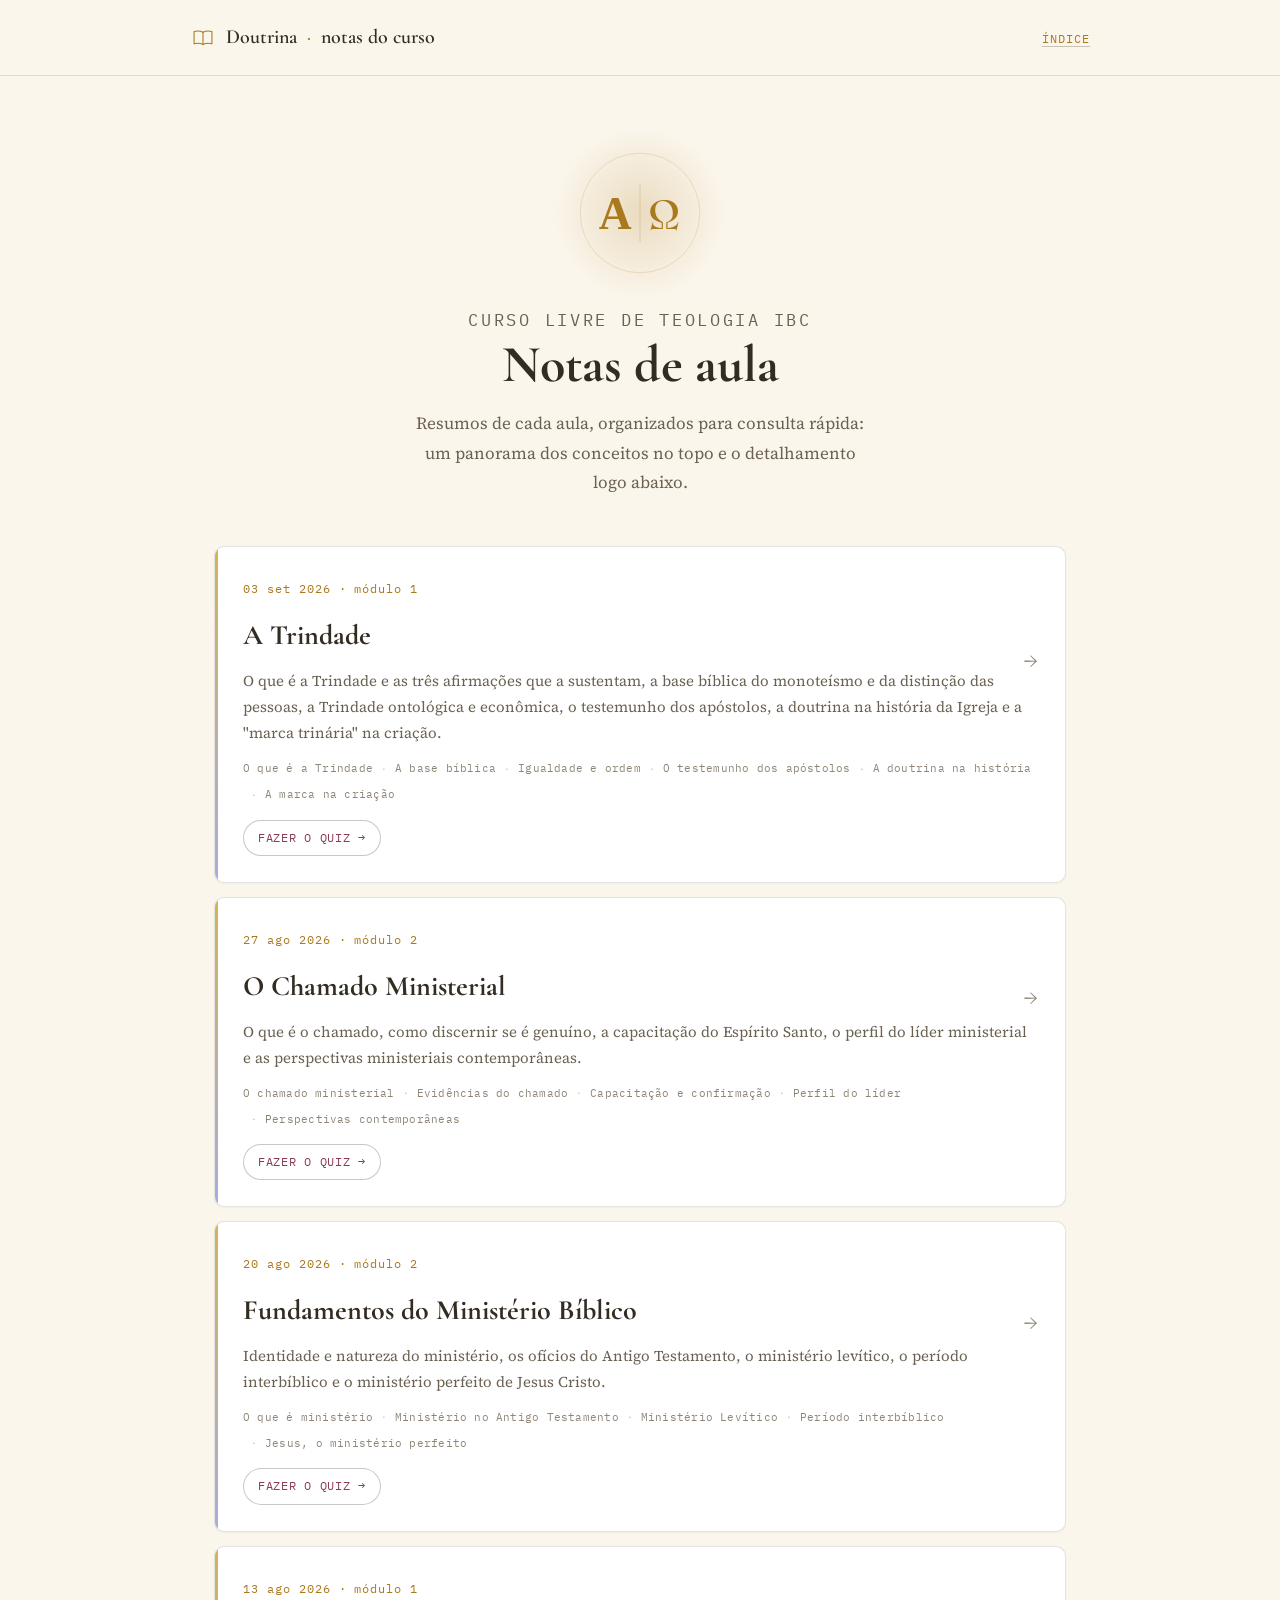
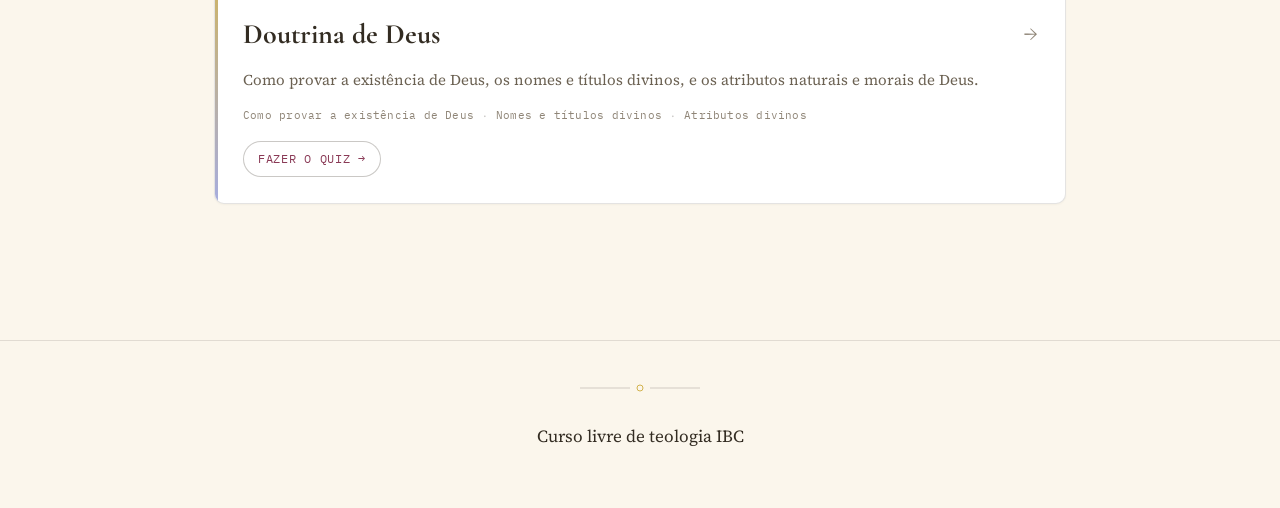
==== commit 3c95e41a: "Adiciona aula: A Trindade (módulo 1) + quiz - Aula 03/09/2026: definição e três afirmações, base bíb" ====
--- a/index.html
+++ b/index.html
@@ -42,6 +42,25 @@
   </section>
 
   <ul class="aula-list">
+    <li class="reveal">
+      <div class="aula-card">
+        <a class="aula-card-link" href="aulas/2026-09-03-trindade.html">
+          <span class="aula-date">03 set 2026 &middot; módulo 1</span>
+          <h2>A Trindade</h2>
+          <p>O que é a Trindade e as três afirmações que a sustentam, a base bíblica do monoteísmo e da distinção das pessoas, a Trindade ontológica e econômica, o testemunho dos apóstolos, a doutrina na história da Igreja e a "marca trinária" na criação.</p>
+          <span class="go" aria-hidden="true">&rarr;</span>
+        </a>
+        <ul class="aula-topics">
+          <li><a href="aulas/2026-09-03-trindade.html#def">O que é a Trindade</a></li>
+          <li><a href="aulas/2026-09-03-trindade.html#biblia">A base bíblica</a></li>
+          <li><a href="aulas/2026-09-03-trindade.html#ordem">Igualdade e ordem</a></li>
+          <li><a href="aulas/2026-09-03-trindade.html#apostolos">O testemunho dos apóstolos</a></li>
+          <li><a href="aulas/2026-09-03-trindade.html#historia">A doutrina na história</a></li>
+          <li><a href="aulas/2026-09-03-trindade.html#criacao">A marca na criação</a></li>
+        </ul>
+        <a class="aula-quiz-link" href="aulas/2026-09-03-trindade-quiz.html">Fazer o quiz &rarr;</a>
+      </div>
+    </li>
     <li class="reveal">
       <div class="aula-card">
         <a class="aula-card-link" href="aulas/2026-08-27-o-chamado-ministerial.html">
--- a/css/style.css
+++ b/css/style.css
@@ -136,6 +136,22 @@
 .lecture-header .medallion{ width: 88px; height: 88px; margin: 0 auto 22px; }
 .lecture-header h1{ font-family: 'Cormorant Garamond', serif; font-weight: 700; font-size: 44px; line-height: 1.1; margin: 8px 0 0; color: var(--cream); }
 
+/* ---------- visão geral (bloco de abertura da aula, entre o lecture-header e a Seção I) ---------- */
+.lecture-overview{
+  position: relative; background: rgba(144,152,214,0.16);
+  border: 1.5px solid var(--lapis-soft); border-radius: 10px;
+  padding: 30px 28px 24px; margin: 16px 0 56px;
+}
+.lecture-overview-badge{
+  position: absolute; top: -15px; left: 24px;
+  background: var(--lapis-soft); color: var(--ink);
+  font-family: 'IBM Plex Mono', monospace; font-size: 11px; letter-spacing: 0.12em; text-transform: uppercase;
+  padding: 7px 16px; border-radius: 20px;
+  box-shadow: 0 6px 14px -8px rgba(91,95,163,0.5);
+}
+.lecture-overview p{ margin: 0; color: var(--cream); font-size: 16px; }
+.lecture-overview p + p{ margin-top: 12px; }
+
 /* ---------- TOC dot nav ---------- */
 .toc{ position: fixed; right: 26px; top: 50%; transform: translateY(-50%); z-index: 40; display: flex; flex-direction: column; gap: 16px; }
 .toc a{ display: flex; align-items: center; gap: 10px; border: none; }
@@ -169,6 +185,8 @@
   display: inline-flex; align-items: center; gap: 6px;
 }
 .chip:hover{ background: #f7ecd2; transform: translateY(-2px); box-shadow: 0 8px 18px -10px var(--gold-dim); color: var(--gold-soft); border-color: var(--gold); }
+.chip.static{ cursor: default; }
+.chip.static:hover{ background: var(--ink-2); transform: none; box-shadow: none; border-color: var(--border-strong); }
 .chip-group-label{ font-family: 'IBM Plex Mono', monospace; font-size: 11px; letter-spacing: 0.1em; text-transform: uppercase; color: var(--cream-dim); margin: 24px 0 10px; display: flex; align-items: center; gap: 8px; }
 .chip-group-label:first-child{ margin-top: 0; }
 .chip-group-label .dot{ width: 6px; height: 6px; border-radius: 50%; background: var(--gold); }
@@ -492,6 +510,29 @@
 .daccent-label{ font-family: 'Source Serif 4', Georgia, serif; fill: var(--gold-soft); font-weight: 600; }
 .ddiamond-box{ fill: var(--ink-2); stroke: var(--muted); stroke-width: 1.4; }
 
+/* ---------- Escudo da Trindade (Scutum Fidei) ---------- */
+.tri-line-affirm{ stroke: var(--gold); stroke-width: 1.7; fill: none; }
+.tri-line-deny{ stroke: var(--border-strong); stroke-width: 1.4; fill: none; stroke-dasharray: 5 4; }
+.tri-label-affirm{ font-family: 'IBM Plex Mono', monospace; fill: var(--gold-soft); font-weight: 600; }
+.tri-label-deny{ font-family: 'IBM Plex Mono', monospace; fill: var(--muted); }
+.tri-label-bg{ fill: var(--ink-2); }
+
+/* ---------- tabela de doutrina (ex.: afirmações x erros) ---------- */
+.doctrine-table{ overflow-x: auto; margin: 8px 0 28px; border: 1px solid var(--border); border-radius: 10px; background: var(--ink-2); }
+.doctrine-table table{ border-collapse: collapse; width: 100%; min-width: 540px; }
+.doctrine-table th, .doctrine-table td{ text-align: left; padding: 13px 16px; border-bottom: 1px solid var(--border); vertical-align: top; }
+.doctrine-table tbody tr:last-child th, .doctrine-table tbody tr:last-child td{ border-bottom: none; }
+.doctrine-table thead th{ font-family: 'IBM Plex Mono', monospace; font-size: 11px; letter-spacing: 0.13em; text-transform: uppercase; color: var(--muted); font-weight: 400; background: var(--ink-3); }
+.doctrine-table tbody th{ font-family: 'Cormorant Garamond', serif; font-weight: 700; font-size: 18px; color: var(--cream); width: 32%; }
+.doctrine-table td{ color: var(--cream); font-size: 14.5px; line-height: 1.55; }
+.doctrine-table .dt-error{ color: var(--wine-soft); font-weight: 600; }
+.doctrine-table .verse-ref{ font-family: 'IBM Plex Mono', monospace; font-size: 12px; white-space: nowrap; }
+
+/* ---------- lista simples com marcador dourado ---------- */
+.plain-list{ margin: 0 0 24px; padding: 0; list-style: none; }
+.plain-list li{ position: relative; padding-left: 20px; margin: 0 0 12px; color: var(--cream); font-size: 15.5px; line-height: 1.6; }
+.plain-list li::before{ content: ""; position: absolute; left: 2px; top: 10px; width: 6px; height: 6px; border-radius: 50%; background: var(--gold); }
+
 /* ---------- guia de leitura numerado (ex.: como ler o diagrama) ---------- */
 .diagram-notes{ display: flex; flex-direction: column; gap: 22px; margin: 8px 0 8px; }
 .diagram-note{ border-top: 1px solid var(--border); padding-top: 18px; }
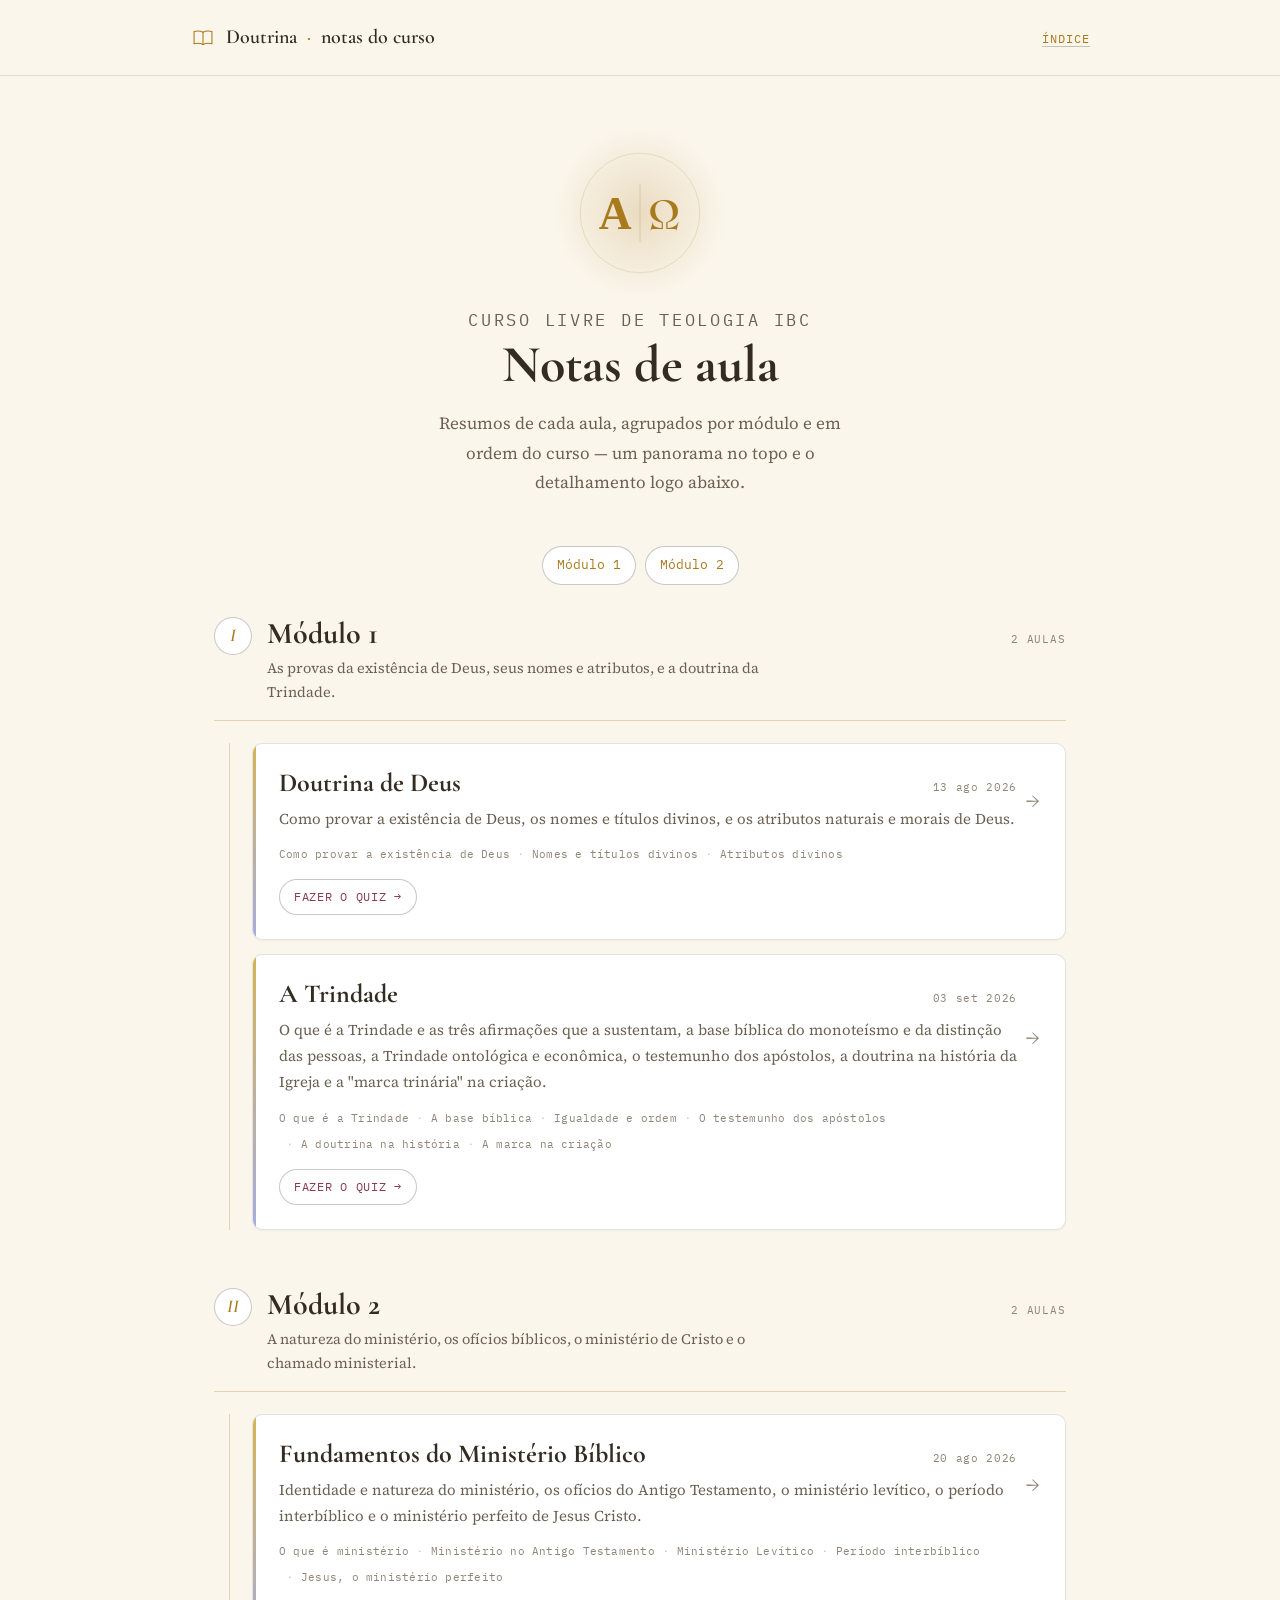
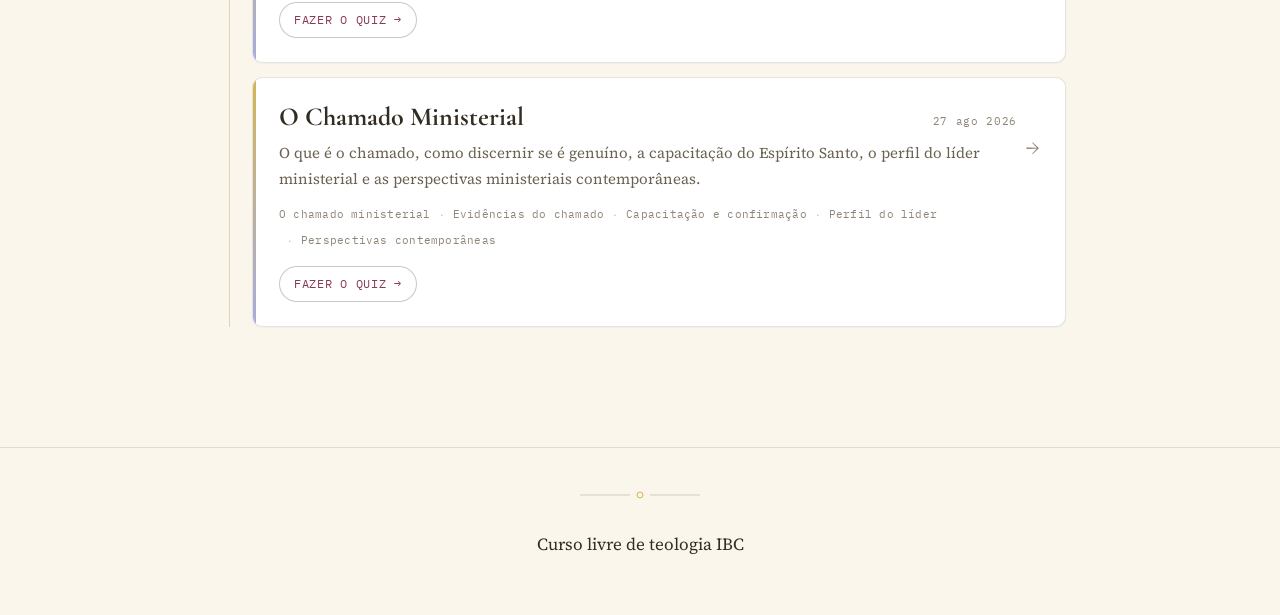
==== commit b40604f9: "Remodela o índice: agrupado por módulo em vez de lista por data Cabeçalho de módulo (numeral romano," ====
--- a/index.html
+++ b/index.html
@@ -38,82 +38,128 @@
     </div>
     <p class="section-tag">Curso livre de teologia IBC</p>
     <h1>Notas de aula</h1>
-    <p>Resumos de cada aula, organizados para consulta rápida: um panorama dos conceitos no topo e o detalhamento logo abaixo.</p>
+    <p>Resumos de cada aula, agrupados por módulo e em ordem do curso &mdash; um panorama no topo e o detalhamento logo abaixo.</p>
   </section>
 
-  <ul class="aula-list">
-    <li class="reveal">
-      <div class="aula-card">
-        <a class="aula-card-link" href="aulas/2026-09-03-trindade.html">
-          <span class="aula-date">03 set 2026 &middot; módulo 1</span>
-          <h2>A Trindade</h2>
-          <p>O que é a Trindade e as três afirmações que a sustentam, a base bíblica do monoteísmo e da distinção das pessoas, a Trindade ontológica e econômica, o testemunho dos apóstolos, a doutrina na história da Igreja e a "marca trinária" na criação.</p>
-          <span class="go" aria-hidden="true">&rarr;</span>
-        </a>
-        <ul class="aula-topics">
-          <li><a href="aulas/2026-09-03-trindade.html#def">O que é a Trindade</a></li>
-          <li><a href="aulas/2026-09-03-trindade.html#biblia">A base bíblica</a></li>
-          <li><a href="aulas/2026-09-03-trindade.html#ordem">Igualdade e ordem</a></li>
-          <li><a href="aulas/2026-09-03-trindade.html#apostolos">O testemunho dos apóstolos</a></li>
-          <li><a href="aulas/2026-09-03-trindade.html#historia">A doutrina na história</a></li>
-          <li><a href="aulas/2026-09-03-trindade.html#criacao">A marca na criação</a></li>
-        </ul>
-        <a class="aula-quiz-link" href="aulas/2026-09-03-trindade-quiz.html">Fazer o quiz &rarr;</a>
+  <nav class="chip-row module-nav reveal" aria-label="Ir para um módulo">
+    <a class="chip" href="#modulo-1">Módulo 1</a>
+    <a class="chip" href="#modulo-2">Módulo 2</a>
+  </nav>
+
+  <section class="module-block reveal" id="modulo-1">
+    <header class="module-head">
+      <span class="module-num" aria-hidden="true">I</span>
+      <div class="module-head-text">
+        <div class="module-head-top">
+          <h2>Módulo 1</h2>
+          <span class="module-count">2 aulas</span>
+        </div>
+        <p>As provas da existência de Deus, seus nomes e atributos, e a doutrina da Trindade.</p>
       </div>
-    </li>
-    <li class="reveal">
-      <div class="aula-card">
-        <a class="aula-card-link" href="aulas/2026-08-27-o-chamado-ministerial.html">
-          <span class="aula-date">27 ago 2026 &middot; módulo 2</span>
-          <h2>O Chamado Ministerial</h2>
-          <p>O que é o chamado, como discernir se é genuíno, a capacitação do Espírito Santo, o perfil do líder ministerial e as perspectivas ministeriais contemporâneas.</p>
-          <span class="go" aria-hidden="true">&rarr;</span>
-        </a>
-        <ul class="aula-topics">
-          <li><a href="aulas/2026-08-27-o-chamado-ministerial.html#chamado">O chamado ministerial</a></li>
-          <li><a href="aulas/2026-08-27-o-chamado-ministerial.html#evidencias">Evidências do chamado</a></li>
-          <li><a href="aulas/2026-08-27-o-chamado-ministerial.html#capacitacao">Capacitação e confirmação</a></li>
-          <li><a href="aulas/2026-08-27-o-chamado-ministerial.html#perfil">Perfil do líder</a></li>
-          <li><a href="aulas/2026-08-27-o-chamado-ministerial.html#perspectivas">Perspectivas contemporâneas</a></li>
-        </ul>
-        <a class="aula-quiz-link" href="aulas/2026-08-27-o-chamado-ministerial-quiz.html">Fazer o quiz &rarr;</a>
+    </header>
+
+    <ol class="module-aulas">
+      <li class="reveal">
+        <div class="aula-card">
+          <span class="aula-seq" aria-hidden="true">1</span>
+          <a class="aula-card-link" href="aulas/2026-08-13-doutrina-de-deus.html">
+            <div class="aula-card-top">
+              <h3>Doutrina de Deus</h3>
+              <span class="aula-date">13 ago 2026</span>
+            </div>
+            <p>Como provar a existência de Deus, os nomes e títulos divinos, e os atributos naturais e morais de Deus.</p>
+            <span class="go" aria-hidden="true">&rarr;</span>
+          </a>
+          <ul class="aula-topics">
+            <li><a href="aulas/2026-08-13-doutrina-de-deus.html#existencia">Como provar a existência de Deus</a></li>
+            <li><a href="aulas/2026-08-13-doutrina-de-deus.html#nomes">Nomes e títulos divinos</a></li>
+            <li><a href="aulas/2026-08-13-doutrina-de-deus.html#atributos">Atributos divinos</a></li>
+          </ul>
+          <a class="aula-quiz-link" href="aulas/2026-08-13-doutrina-de-deus-quiz.html">Fazer o quiz &rarr;</a>
+        </div>
+      </li>
+      <li class="reveal">
+        <div class="aula-card">
+          <span class="aula-seq" aria-hidden="true">2</span>
+          <a class="aula-card-link" href="aulas/2026-09-03-trindade.html">
+            <div class="aula-card-top">
+              <h3>A Trindade</h3>
+              <span class="aula-date">03 set 2026</span>
+            </div>
+            <p>O que é a Trindade e as três afirmações que a sustentam, a base bíblica do monoteísmo e da distinção das pessoas, a Trindade ontológica e econômica, o testemunho dos apóstolos, a doutrina na história da Igreja e a "marca trinária" na criação.</p>
+            <span class="go" aria-hidden="true">&rarr;</span>
+          </a>
+          <ul class="aula-topics">
+            <li><a href="aulas/2026-09-03-trindade.html#def">O que é a Trindade</a></li>
+            <li><a href="aulas/2026-09-03-trindade.html#biblia">A base bíblica</a></li>
+            <li><a href="aulas/2026-09-03-trindade.html#ordem">Igualdade e ordem</a></li>
+            <li><a href="aulas/2026-09-03-trindade.html#apostolos">O testemunho dos apóstolos</a></li>
+            <li><a href="aulas/2026-09-03-trindade.html#historia">A doutrina na história</a></li>
+            <li><a href="aulas/2026-09-03-trindade.html#criacao">A marca na criação</a></li>
+          </ul>
+          <a class="aula-quiz-link" href="aulas/2026-09-03-trindade-quiz.html">Fazer o quiz &rarr;</a>
+        </div>
+      </li>
+    </ol>
+  </section>
+
+  <section class="module-block reveal" id="modulo-2">
+    <header class="module-head">
+      <span class="module-num" aria-hidden="true">II</span>
+      <div class="module-head-text">
+        <div class="module-head-top">
+          <h2>Módulo 2</h2>
+          <span class="module-count">2 aulas</span>
+        </div>
+        <p>A natureza do ministério, os ofícios bíblicos, o ministério de Cristo e o chamado ministerial.</p>
       </div>
-    </li>
-    <li class="reveal">
-      <div class="aula-card">
-        <a class="aula-card-link" href="aulas/2026-08-20-fundamentos-do-ministerio.html">
-          <span class="aula-date">20 ago 2026 &middot; módulo 2</span>
-          <h2>Fundamentos do Ministério Bíblico</h2>
-          <p>Identidade e natureza do ministério, os ofícios do Antigo Testamento, o ministério levítico, o período interbíblico e o ministério perfeito de Jesus Cristo.</p>
-          <span class="go" aria-hidden="true">&rarr;</span>
-        </a>
-        <ul class="aula-topics">
-          <li><a href="aulas/2026-08-20-fundamentos-do-ministerio.html#fundamentos">O que é ministério</a></li>
-          <li><a href="aulas/2026-08-20-fundamentos-do-ministerio.html#antigo-testamento">Ministério no Antigo Testamento</a></li>
-          <li><a href="aulas/2026-08-20-fundamentos-do-ministerio.html#levitico">Ministério Levítico</a></li>
-          <li><a href="aulas/2026-08-20-fundamentos-do-ministerio.html#interbiblico">Período interbíblico</a></li>
-          <li><a href="aulas/2026-08-20-fundamentos-do-ministerio.html#jesus">Jesus, o ministério perfeito</a></li>
-        </ul>
-        <a class="aula-quiz-link" href="aulas/2026-08-20-fundamentos-do-ministerio-quiz.html">Fazer o quiz &rarr;</a>
-      </div>
-    </li>
-    <li class="reveal">
-      <div class="aula-card">
-        <a class="aula-card-link" href="aulas/2026-08-13-doutrina-de-deus.html">
-          <span class="aula-date">13 ago 2026 &middot; módulo 1</span>
-          <h2>Doutrina de Deus</h2>
-          <p>Como provar a existência de Deus, os nomes e títulos divinos, e os atributos naturais e morais de Deus.</p>
-          <span class="go" aria-hidden="true">&rarr;</span>
-        </a>
-        <ul class="aula-topics">
-          <li><a href="aulas/2026-08-13-doutrina-de-deus.html#existencia">Como provar a existência de Deus</a></li>
-          <li><a href="aulas/2026-08-13-doutrina-de-deus.html#nomes">Nomes e títulos divinos</a></li>
-          <li><a href="aulas/2026-08-13-doutrina-de-deus.html#atributos">Atributos divinos</a></li>
-        </ul>
-        <a class="aula-quiz-link" href="aulas/2026-08-13-doutrina-de-deus-quiz.html">Fazer o quiz &rarr;</a>
-      </div>
-    </li>
-  </ul>
+    </header>
+
+    <ol class="module-aulas">
+      <li class="reveal">
+        <div class="aula-card">
+          <span class="aula-seq" aria-hidden="true">1</span>
+          <a class="aula-card-link" href="aulas/2026-08-20-fundamentos-do-ministerio.html">
+            <div class="aula-card-top">
+              <h3>Fundamentos do Ministério Bíblico</h3>
+              <span class="aula-date">20 ago 2026</span>
+            </div>
+            <p>Identidade e natureza do ministério, os ofícios do Antigo Testamento, o ministério levítico, o período interbíblico e o ministério perfeito de Jesus Cristo.</p>
+            <span class="go" aria-hidden="true">&rarr;</span>
+          </a>
+          <ul class="aula-topics">
+            <li><a href="aulas/2026-08-20-fundamentos-do-ministerio.html#fundamentos">O que é ministério</a></li>
+            <li><a href="aulas/2026-08-20-fundamentos-do-ministerio.html#antigo-testamento">Ministério no Antigo Testamento</a></li>
+            <li><a href="aulas/2026-08-20-fundamentos-do-ministerio.html#levitico">Ministério Levítico</a></li>
+            <li><a href="aulas/2026-08-20-fundamentos-do-ministerio.html#interbiblico">Período interbíblico</a></li>
+            <li><a href="aulas/2026-08-20-fundamentos-do-ministerio.html#jesus">Jesus, o ministério perfeito</a></li>
+          </ul>
+          <a class="aula-quiz-link" href="aulas/2026-08-20-fundamentos-do-ministerio-quiz.html">Fazer o quiz &rarr;</a>
+        </div>
+      </li>
+      <li class="reveal">
+        <div class="aula-card">
+          <span class="aula-seq" aria-hidden="true">2</span>
+          <a class="aula-card-link" href="aulas/2026-08-27-o-chamado-ministerial.html">
+            <div class="aula-card-top">
+              <h3>O Chamado Ministerial</h3>
+              <span class="aula-date">27 ago 2026</span>
+            </div>
+            <p>O que é o chamado, como discernir se é genuíno, a capacitação do Espírito Santo, o perfil do líder ministerial e as perspectivas ministeriais contemporâneas.</p>
+            <span class="go" aria-hidden="true">&rarr;</span>
+          </a>
+          <ul class="aula-topics">
+            <li><a href="aulas/2026-08-27-o-chamado-ministerial.html#chamado">O chamado ministerial</a></li>
+            <li><a href="aulas/2026-08-27-o-chamado-ministerial.html#evidencias">Evidências do chamado</a></li>
+            <li><a href="aulas/2026-08-27-o-chamado-ministerial.html#capacitacao">Capacitação e confirmação</a></li>
+            <li><a href="aulas/2026-08-27-o-chamado-ministerial.html#perfil">Perfil do líder</a></li>
+            <li><a href="aulas/2026-08-27-o-chamado-ministerial.html#perspectivas">Perspectivas contemporâneas</a></li>
+          </ul>
+          <a class="aula-quiz-link" href="aulas/2026-08-27-o-chamado-ministerial-quiz.html">Fazer o quiz &rarr;</a>
+        </div>
+      </li>
+    </ol>
+  </section>
 </main>
 
 <footer class="site-footer">
--- a/css/style.css
+++ b/css/style.css
@@ -102,21 +102,58 @@
 .section-tag{ font-family: 'IBM Plex Mono', monospace; font-size: 12px; letter-spacing: 0.16em; text-transform: uppercase; color: var(--gold-soft); display: inline-block; margin-bottom: 8px; }
 
 .aula-list{ list-style: none; margin: 0 0 40px; padding: 0; display: flex; flex-direction: column; gap: 14px; }
+
+/* ---------- index: módulos ---------- */
+.module-nav{ margin-bottom: 40px; justify-content: center; }
+
+.module-block{ margin-bottom: 58px; scroll-margin-top: 30px; }
+.module-block:last-child{ margin-bottom: 24px; }
+.module-head{ display: flex; gap: 15px; align-items: flex-start; padding-bottom: 16px; border-bottom: 1px solid var(--gold-dim); }
+.module-num{
+  font-family: 'Cormorant Garamond', serif; font-style: italic; font-weight: 600; font-size: 18px;
+  color: var(--gold-soft); border: 1px solid var(--border-strong); border-radius: 50%;
+  width: 38px; height: 38px; display: flex; align-items: center; justify-content: center;
+  flex-shrink: 0; background: var(--ink-2);
+}
+.module-head-text{ flex: 1; min-width: 0; }
+.module-head-top{ display: flex; align-items: baseline; justify-content: space-between; gap: 12px; }
+.module-head h2{ font-family: 'Cormorant Garamond', serif; font-weight: 700; font-size: 30px; line-height: 1.15; margin: 0; color: var(--cream); }
+.module-count{ font-family: 'IBM Plex Mono', monospace; font-size: 11px; letter-spacing: 0.08em; text-transform: uppercase; color: var(--muted); white-space: nowrap; }
+.module-head-text > p{ margin: 6px 0 0; color: var(--cream-dim); font-size: 14.5px; line-height: 1.6; max-width: 62ch; }
+
+.module-aulas{ list-style: none; margin: 22px 0 0 15px; padding: 0 0 0 22px; display: flex; flex-direction: column; gap: 14px; border-left: 1px solid var(--gold-dim); }
+.module-aulas > li{ position: relative; }
+
 .aula-card{
   display: block; position: relative; overflow: hidden;
   border: 1px solid var(--border); border-radius: 10px;
-  padding: 26px 28px; background: var(--ink-2);
+  padding: 24px 26px; background: var(--ink-2);
   box-shadow: 0 1px 2px rgba(51,44,34,0.04);
   transition: transform 0.25s ease, box-shadow 0.25s ease, border-color 0.25s ease;
 }
 .aula-card::before{ content: ""; position: absolute; top: 0; left: 0; width: 3px; height: 100%; background: linear-gradient(var(--gold), var(--lapis)); opacity: 0.8; }
 .aula-card:hover{ transform: translateY(-3px); border-color: var(--border-strong); box-shadow: 0 16px 36px -18px rgba(169,121,30,0.4); }
-.aula-card-link{ display: block; border: none; color: inherit; position: relative; }
-.aula-card .aula-date{ font-family: 'IBM Plex Mono', monospace; font-size: 12px; letter-spacing: 0.08em; color: var(--gold-soft); }
-.aula-card h2{ font-family: 'Cormorant Garamond', serif; font-weight: 700; font-size: 28px; margin: 8px 0 8px; color: var(--cream); }
+.aula-seq{
+  position: absolute; left: -33px; top: 22px; z-index: 3;
+  width: 22px; height: 22px; border-radius: 50%;
+  display: flex; align-items: center; justify-content: center;
+  font-family: 'IBM Plex Mono', monospace; font-size: 11px;
+  color: var(--gold-soft); background: var(--ink); border: 1px solid var(--gold-dim);
+}
+.aula-card-link{ display: block; border: none; color: inherit; position: relative; padding-right: 22px; }
+.aula-card-top{ display: flex; align-items: baseline; justify-content: space-between; gap: 14px; margin-bottom: 8px; }
+.aula-card h3{ font-family: 'Cormorant Garamond', serif; font-weight: 700; font-size: 26px; line-height: 1.15; margin: 0; color: var(--cream); }
+.aula-card .aula-date{ font-family: 'IBM Plex Mono', monospace; font-size: 11px; letter-spacing: 0.06em; color: var(--muted); white-space: nowrap; flex-shrink: 0; }
 .aula-card p{ margin: 0; color: var(--cream-dim); font-size: 15px; }
 .aula-card .go{ position: absolute; right: 0; top: 50%; transform: translateY(-50%); color: var(--muted); font-size: 20px; transition: transform 0.25s ease, color 0.25s ease; }
 .aula-card:hover .go{ transform: translate(4px,-50%); color: var(--gold-soft); }
+
+@media (max-width: 640px){
+  .module-aulas{ margin-left: 8px; padding-left: 18px; }
+  .aula-seq{ left: -27px; width: 20px; height: 20px; }
+  .aula-card-top{ flex-direction: column; gap: 2px; }
+  .module-head h2{ font-size: 26px; }
+}
 
 /* ---------- topic links inside an aula card ---------- */
 .aula-topics{
@@ -510,29 +547,6 @@
 .daccent-label{ font-family: 'Source Serif 4', Georgia, serif; fill: var(--gold-soft); font-weight: 600; }
 .ddiamond-box{ fill: var(--ink-2); stroke: var(--muted); stroke-width: 1.4; }
 
-/* ---------- Escudo da Trindade (Scutum Fidei) ---------- */
-.tri-line-affirm{ stroke: var(--gold); stroke-width: 1.7; fill: none; }
-.tri-line-deny{ stroke: var(--border-strong); stroke-width: 1.4; fill: none; stroke-dasharray: 5 4; }
-.tri-label-affirm{ font-family: 'IBM Plex Mono', monospace; fill: var(--gold-soft); font-weight: 600; }
-.tri-label-deny{ font-family: 'IBM Plex Mono', monospace; fill: var(--muted); }
-.tri-label-bg{ fill: var(--ink-2); }
-
-/* ---------- tabela de doutrina (ex.: afirmações x erros) ---------- */
-.doctrine-table{ overflow-x: auto; margin: 8px 0 28px; border: 1px solid var(--border); border-radius: 10px; background: var(--ink-2); }
-.doctrine-table table{ border-collapse: collapse; width: 100%; min-width: 540px; }
-.doctrine-table th, .doctrine-table td{ text-align: left; padding: 13px 16px; border-bottom: 1px solid var(--border); vertical-align: top; }
-.doctrine-table tbody tr:last-child th, .doctrine-table tbody tr:last-child td{ border-bottom: none; }
-.doctrine-table thead th{ font-family: 'IBM Plex Mono', monospace; font-size: 11px; letter-spacing: 0.13em; text-transform: uppercase; color: var(--muted); font-weight: 400; background: var(--ink-3); }
-.doctrine-table tbody th{ font-family: 'Cormorant Garamond', serif; font-weight: 700; font-size: 18px; color: var(--cream); width: 32%; }
-.doctrine-table td{ color: var(--cream); font-size: 14.5px; line-height: 1.55; }
-.doctrine-table .dt-error{ color: var(--wine-soft); font-weight: 600; }
-.doctrine-table .verse-ref{ font-family: 'IBM Plex Mono', monospace; font-size: 12px; white-space: nowrap; }
-
-/* ---------- lista simples com marcador dourado ---------- */
-.plain-list{ margin: 0 0 24px; padding: 0; list-style: none; }
-.plain-list li{ position: relative; padding-left: 20px; margin: 0 0 12px; color: var(--cream); font-size: 15.5px; line-height: 1.6; }
-.plain-list li::before{ content: ""; position: absolute; left: 2px; top: 10px; width: 6px; height: 6px; border-radius: 50%; background: var(--gold); }
-
 /* ---------- guia de leitura numerado (ex.: como ler o diagrama) ---------- */
 .diagram-notes{ display: flex; flex-direction: column; gap: 22px; margin: 8px 0 8px; }
 .diagram-note{ border-top: 1px solid var(--border); padding-top: 18px; }
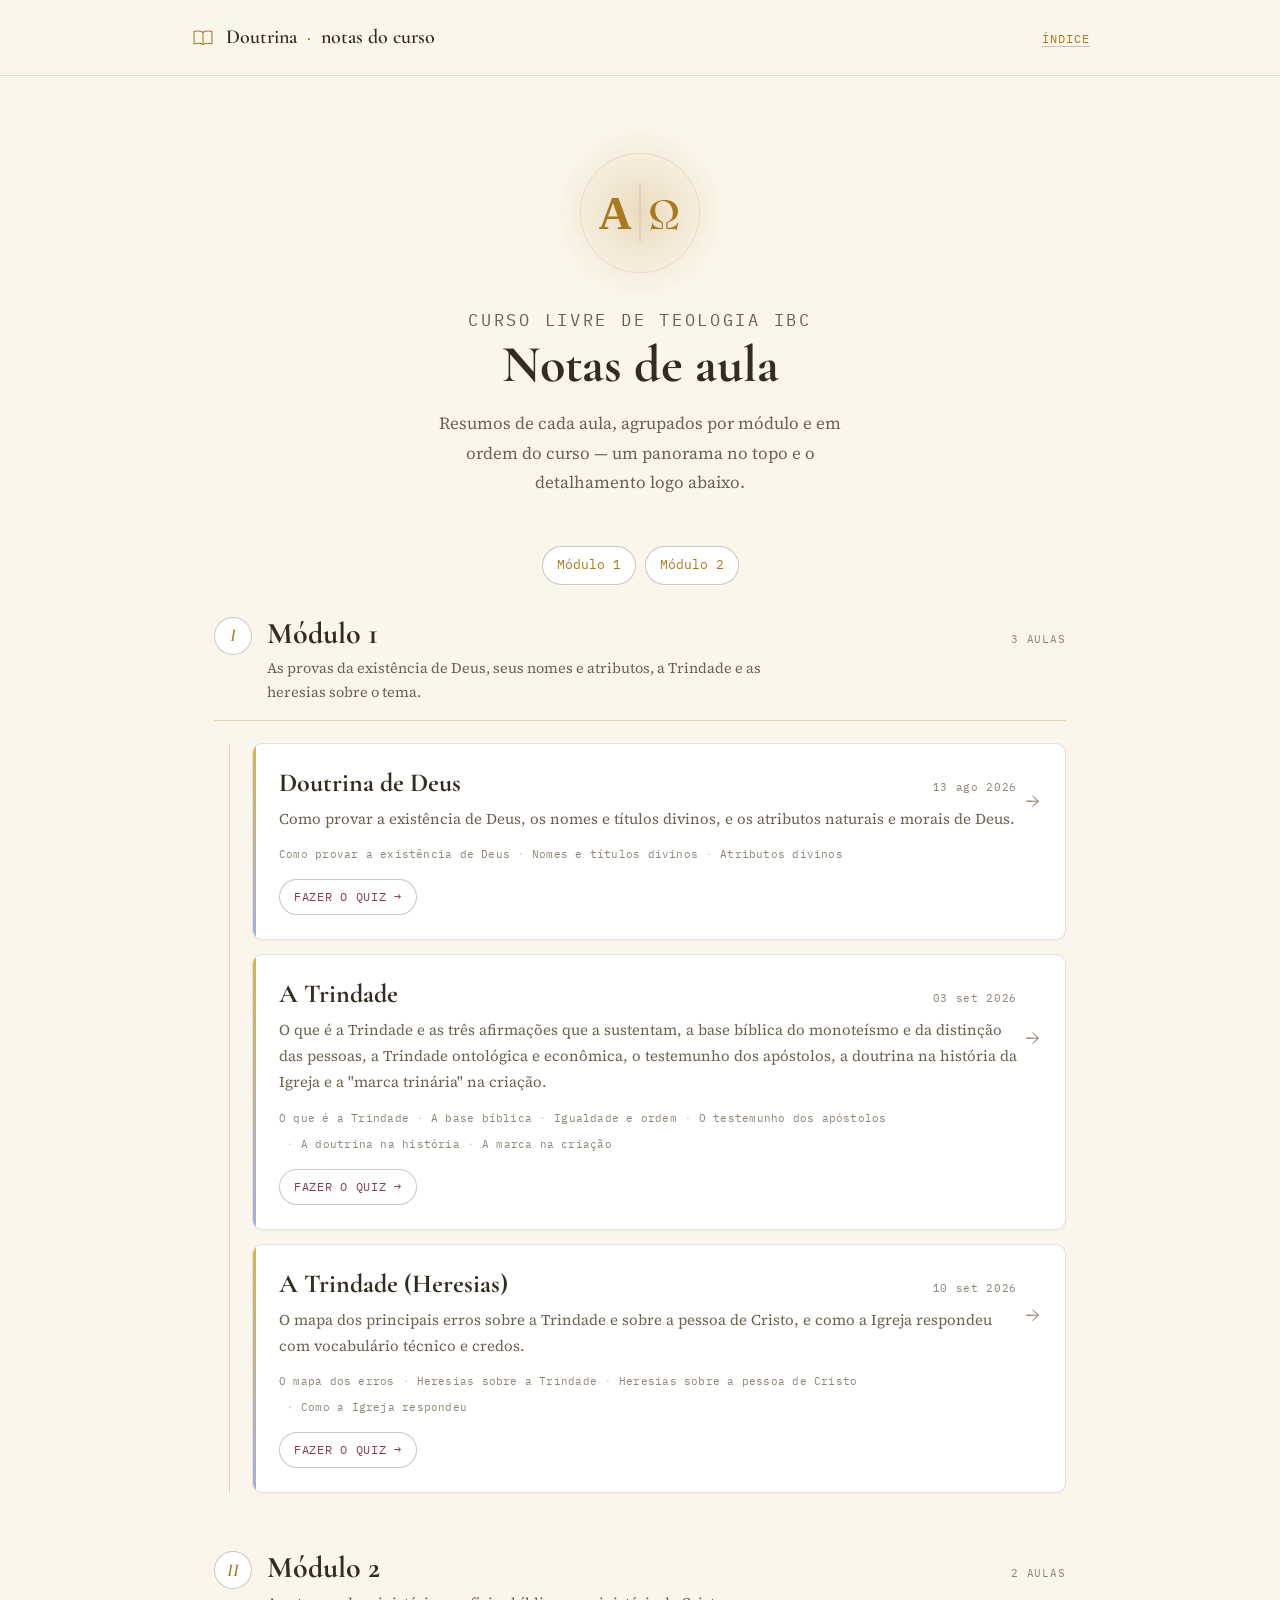
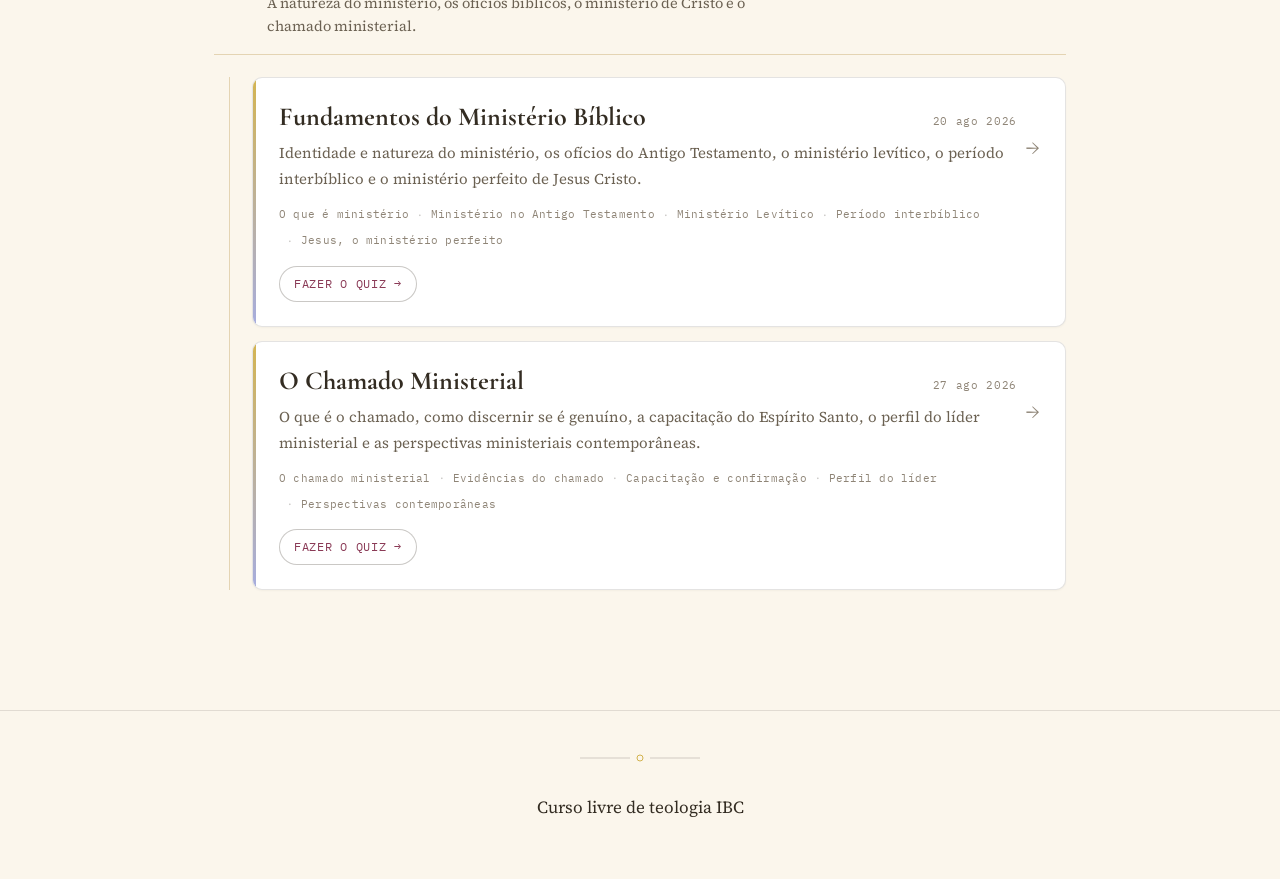
==== commit db7b1ce8: "Adiciona aula: A Trindade (Heresias) + quiz - Segunda aula da dupla sobre a Trindade (10/09/2026): m" ====
--- a/index.html
+++ b/index.html
@@ -52,9 +52,9 @@
       <div class="module-head-text">
         <div class="module-head-top">
           <h2>Módulo 1</h2>
-          <span class="module-count">2 aulas</span>
+          <span class="module-count">3 aulas</span>
         </div>
-        <p>As provas da existência de Deus, seus nomes e atributos, e a doutrina da Trindade.</p>
+        <p>As provas da existência de Deus, seus nomes e atributos, a Trindade e as heresias sobre o tema.</p>
       </div>
     </header>
 
@@ -98,6 +98,26 @@
             <li><a href="aulas/2026-09-03-trindade.html#criacao">A marca na criação</a></li>
           </ul>
           <a class="aula-quiz-link" href="aulas/2026-09-03-trindade-quiz.html">Fazer o quiz &rarr;</a>
+        </div>
+      </li>
+      <li class="reveal">
+        <div class="aula-card">
+          <span class="aula-seq" aria-hidden="true">3</span>
+          <a class="aula-card-link" href="aulas/2026-09-10-trindade-heresias.html">
+            <div class="aula-card-top">
+              <h3>A Trindade (Heresias)</h3>
+              <span class="aula-date">10 set 2026</span>
+            </div>
+            <p>O mapa dos principais erros sobre a Trindade e sobre a pessoa de Cristo, e como a Igreja respondeu com vocabulário técnico e credos.</p>
+            <span class="go" aria-hidden="true">&rarr;</span>
+          </a>
+          <ul class="aula-topics">
+            <li><a href="aulas/2026-09-10-trindade-heresias.html#mapa">O mapa dos erros</a></li>
+            <li><a href="aulas/2026-09-10-trindade-heresias.html#sobre-deus">Heresias sobre a Trindade</a></li>
+            <li><a href="aulas/2026-09-10-trindade-heresias.html#sobre-cristo">Heresias sobre a pessoa de Cristo</a></li>
+            <li><a href="aulas/2026-09-10-trindade-heresias.html#resposta">Como a Igreja respondeu</a></li>
+          </ul>
+          <a class="aula-quiz-link" href="aulas/2026-09-10-trindade-heresias-quiz.html">Fazer o quiz &rarr;</a>
         </div>
       </li>
     </ol>
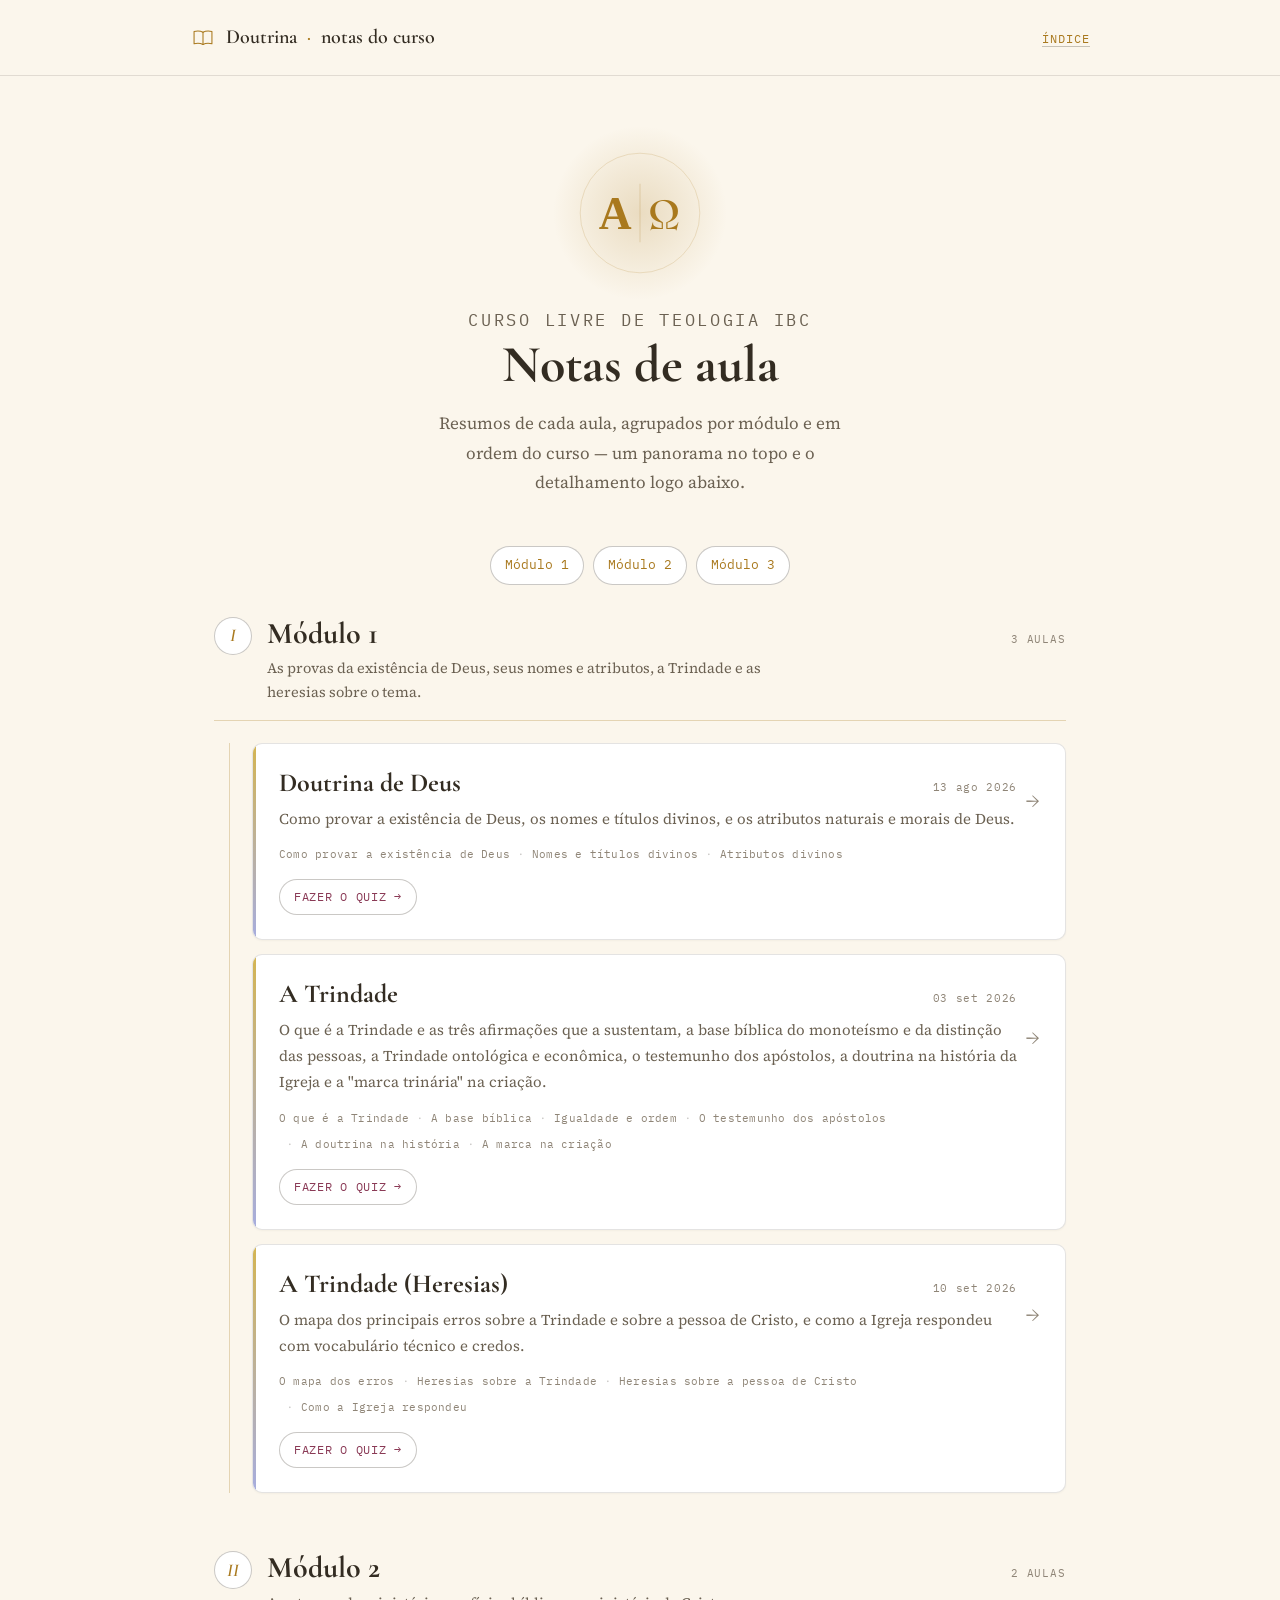
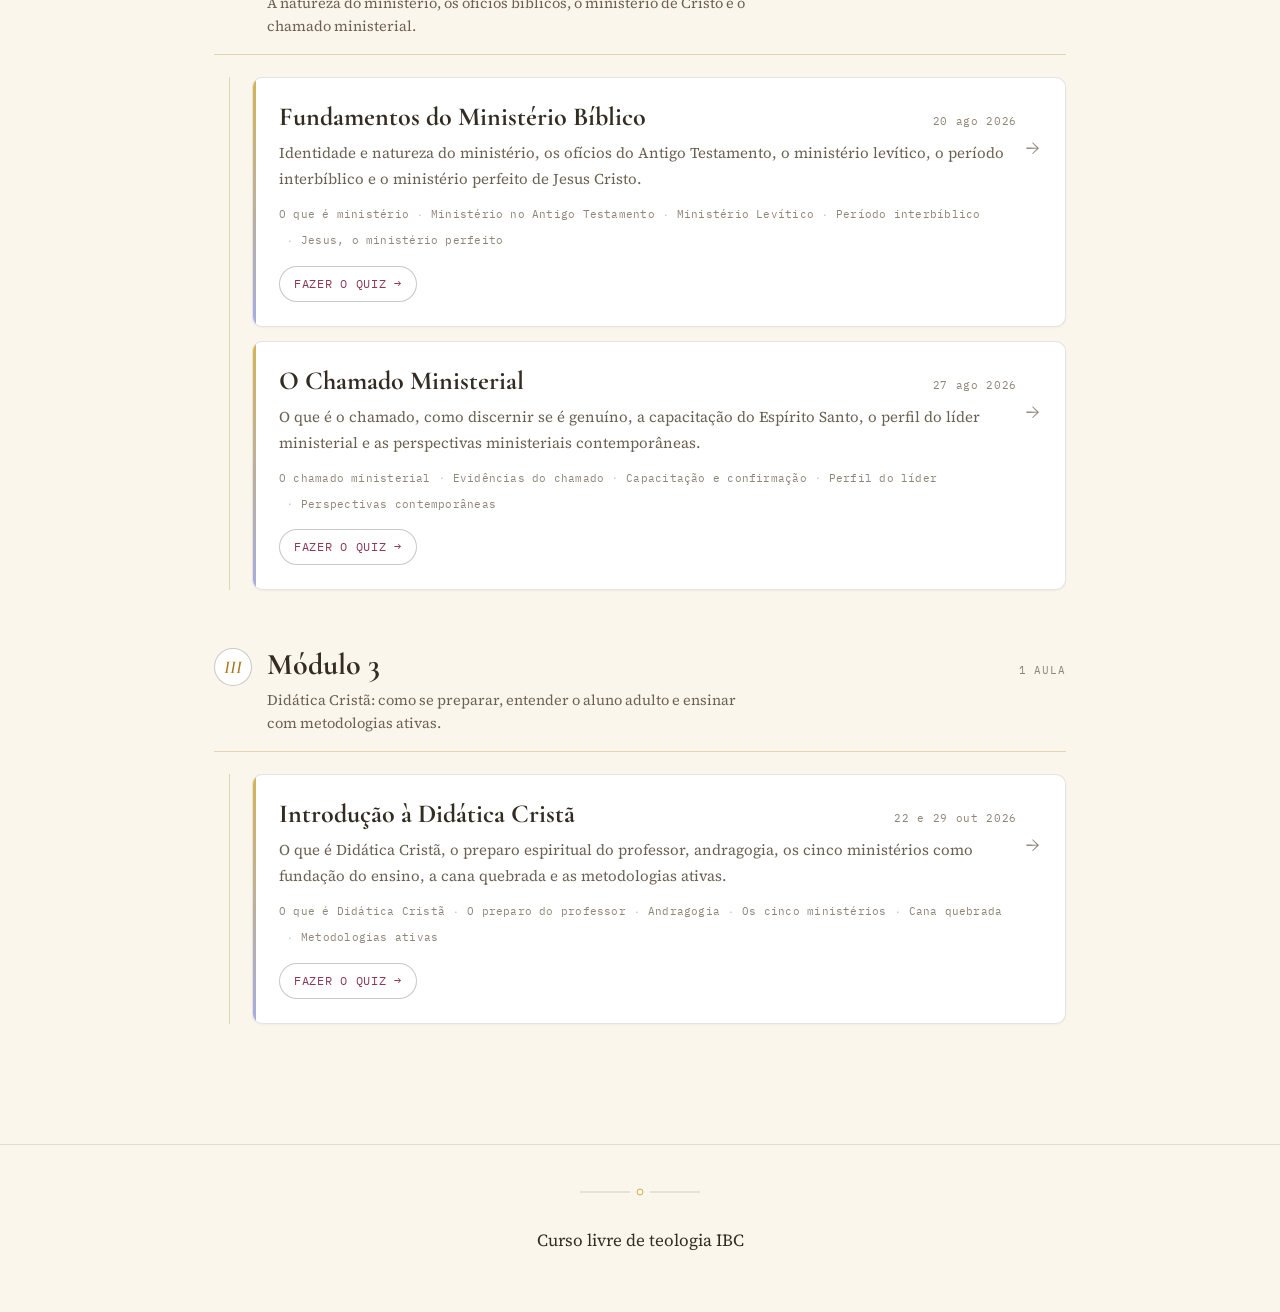
==== commit 51e270e1: "Adiciona Módulo 3: Introdução à Didática Cristã + quiz Primeira página-tema do site, agrupando as au" ====
--- a/index.html
+++ b/index.html
@@ -44,6 +44,7 @@
   <nav class="chip-row module-nav reveal" aria-label="Ir para um módulo">
     <a class="chip" href="#modulo-1">Módulo 1</a>
     <a class="chip" href="#modulo-2">Módulo 2</a>
+    <a class="chip" href="#modulo-3">Módulo 3</a>
   </nav>
 
   <section class="module-block reveal" id="modulo-1">
@@ -176,6 +177,44 @@
             <li><a href="aulas/2026-08-27-o-chamado-ministerial.html#perspectivas">Perspectivas contemporâneas</a></li>
           </ul>
           <a class="aula-quiz-link" href="aulas/2026-08-27-o-chamado-ministerial-quiz.html">Fazer o quiz &rarr;</a>
+        </div>
+      </li>
+    </ol>
+  </section>
+
+  <section class="module-block reveal" id="modulo-3">
+    <header class="module-head">
+      <span class="module-num" aria-hidden="true">III</span>
+      <div class="module-head-text">
+        <div class="module-head-top">
+          <h2>Módulo 3</h2>
+          <span class="module-count">1 aula</span>
+        </div>
+        <p>Didática Cristã: como se preparar, entender o aluno adulto e ensinar com metodologias ativas.</p>
+      </div>
+    </header>
+
+    <ol class="module-aulas">
+      <li class="reveal">
+        <div class="aula-card">
+          <span class="aula-seq" aria-hidden="true">1</span>
+          <a class="aula-card-link" href="aulas/2026-10-22-didatica-crista.html">
+            <div class="aula-card-top">
+              <h3>Introdução à Didática Cristã</h3>
+              <span class="aula-date">22 e 29 out 2026</span>
+            </div>
+            <p>O que é Didática Cristã, o preparo espiritual do professor, andragogia, os cinco ministérios como fundação do ensino, a cana quebrada e as metodologias ativas.</p>
+            <span class="go" aria-hidden="true">&rarr;</span>
+          </a>
+          <ul class="aula-topics">
+            <li><a href="aulas/2026-10-22-didatica-crista.html#didatica">O que é Didática Cristã</a></li>
+            <li><a href="aulas/2026-10-22-didatica-crista.html#preparo">O preparo do professor</a></li>
+            <li><a href="aulas/2026-10-22-didatica-crista.html#andragogia">Andragogia</a></li>
+            <li><a href="aulas/2026-10-22-didatica-crista.html#ministerios">Os cinco ministérios</a></li>
+            <li><a href="aulas/2026-10-22-didatica-crista.html#cana-quebrada">Cana quebrada</a></li>
+            <li><a href="aulas/2026-10-22-didatica-crista.html#metodologias">Metodologias ativas</a></li>
+          </ul>
+          <a class="aula-quiz-link" href="aulas/2026-10-22-didatica-crista-quiz.html">Fazer o quiz &rarr;</a>
         </div>
       </li>
     </ol>
--- a/css/style.css
+++ b/css/style.css
@@ -542,6 +542,59 @@
 .dflow-label{ font-family: 'Source Serif 4', Georgia, serif; fill: var(--muted); }
 .dloop-line{ stroke: var(--lapis-soft); stroke-width: 1.3; fill: none; stroke-dasharray: 4 3; }
 .dloop-label{ font-family: 'Source Serif 4', Georgia, serif; fill: var(--lapis-soft); }
+
+/* ---------- offices-tree: variante de 5 colunas (ex.: apóstolo/profeta/evangelista/pastor/mestre) ---------- */
+.offices-row.five-col::before{ left: 10%; right: 10%; }
+.offices-row.five-col .office{ flex: 1 1 20%; padding: 0 10px; }
+.office-specs{ display: flex; flex-direction: column; gap: 5px; width: 100%; margin-top: 6px; }
+.office-spec{ display: flex; flex-direction: column; align-items: center; gap: 1px; }
+.office-spec .spec-label{ font-family: 'IBM Plex Mono', monospace; font-size: 9.5px; letter-spacing: 0.1em; text-transform: uppercase; color: var(--muted); }
+.office-spec .spec-value{ font-size: 13.5px; color: var(--cream); }
+.offices-row .office.office-emphasis{
+  background: #f7ecd2; border: 1.5px solid var(--gold); border-radius: 12px;
+  padding: 16px 12px 12px; margin-top: -16px; box-shadow: 0 10px 24px -14px var(--gold-dim);
+}
+.offices-row .office.office-emphasis::before{ background: var(--gold); }
+.offices-row .office.office-emphasis h3{ color: var(--wine-soft); }
+@media (max-width: 900px){
+  .offices-row.five-col{ flex-direction: column; gap: 24px; padding-top: 14px; }
+  .offices-row.five-col::before{ display: none; }
+  .offices-row.five-col .office::before{ display: none; }
+  .offices-row.five-col .office{ padding: 0; }
+  .offices-row .office.office-emphasis{ margin-top: 0; }
+}
+
+/* ---------- roda de funções: subtítulo opcional por item (ex.: termo grego do fruto do Espírito) ---------- */
+.wheel-item .wheel-sub{ display: block; font-family: 'IBM Plex Mono', monospace; font-size: 10.5px; color: var(--muted); margin-top: 3px; letter-spacing: 0.02em; }
+
+/* ---------- tabela de comparação sincronizada por linha (ex.: método expositivo x metodologias ativas) ---------- */
+.compare-table{ margin: 8px 0 34px; border: 1px solid var(--border); border-radius: 10px; overflow: hidden; background: var(--ink-2); }
+.compare-head{ display: grid; grid-template-columns: 1fr 1fr; }
+.compare-head .compare-a, .compare-head .compare-b{ font-family: 'Cormorant Garamond', serif; font-weight: 700; font-size: 16.5px; padding: 14px 16px; text-align: center; }
+.compare-head .compare-a{ color: var(--cream-dim); background: var(--ink-3); }
+.compare-head .compare-b{ color: var(--gold-soft); background: #f7ecd2; }
+.compare-row{ display: grid; grid-template-columns: 1fr 1fr; border-top: 1px solid var(--border); }
+.compare-row .compare-a, .compare-row .compare-b{ padding: 12px 16px; font-size: 14.5px; }
+.compare-row .compare-a{ color: var(--cream-dim); border-right: 1px solid var(--border); }
+.compare-row .compare-b{ color: var(--cream); }
+@media (max-width: 560px){
+  .compare-head .compare-a, .compare-head .compare-b{ font-size: 13.5px; padding: 10px 8px; }
+  .compare-row .compare-a, .compare-row .compare-b{ font-size: 13px; padding: 10px 8px; }
+}
+
+/* ---------- barras de retenção (ex.: cone da experiência) ---------- */
+.retention-bars{ display: flex; flex-direction: column; gap: 10px; margin: 8px 0 34px; }
+.retention-row{ display: grid; grid-template-columns: 150px 1fr 42px; align-items: center; gap: 10px; }
+.retention-label{ font-size: 13.5px; color: var(--cream); }
+.retention-track{ height: 10px; border-radius: 6px; background: var(--ink-3); overflow: hidden; }
+.retention-fill{ height: 100%; border-radius: 6px; background: linear-gradient(90deg, var(--lapis-soft), var(--gold-soft)); }
+.retention-pct{ font-family: 'IBM Plex Mono', monospace; font-size: 12.5px; color: var(--muted); text-align: right; }
+.retention-row.is-peak .retention-fill{ background: linear-gradient(90deg, var(--gold-soft), var(--wine-soft)); }
+.retention-row.is-peak .retention-label{ color: var(--gold-soft); font-weight: 600; }
+@media (max-width: 560px){
+  .retention-row{ grid-template-columns: 104px 1fr 36px; gap: 8px; }
+  .retention-label{ font-size: 12px; }
+}
 .daccent-box{ fill: #f7ecd2; stroke: var(--gold); stroke-width: 1.6; }
 .daccent-title{ font-family: 'Cormorant Garamond', serif; font-weight: 700; fill: var(--gold-soft); }
 .daccent-label{ font-family: 'Source Serif 4', Georgia, serif; fill: var(--gold-soft); font-weight: 600; }
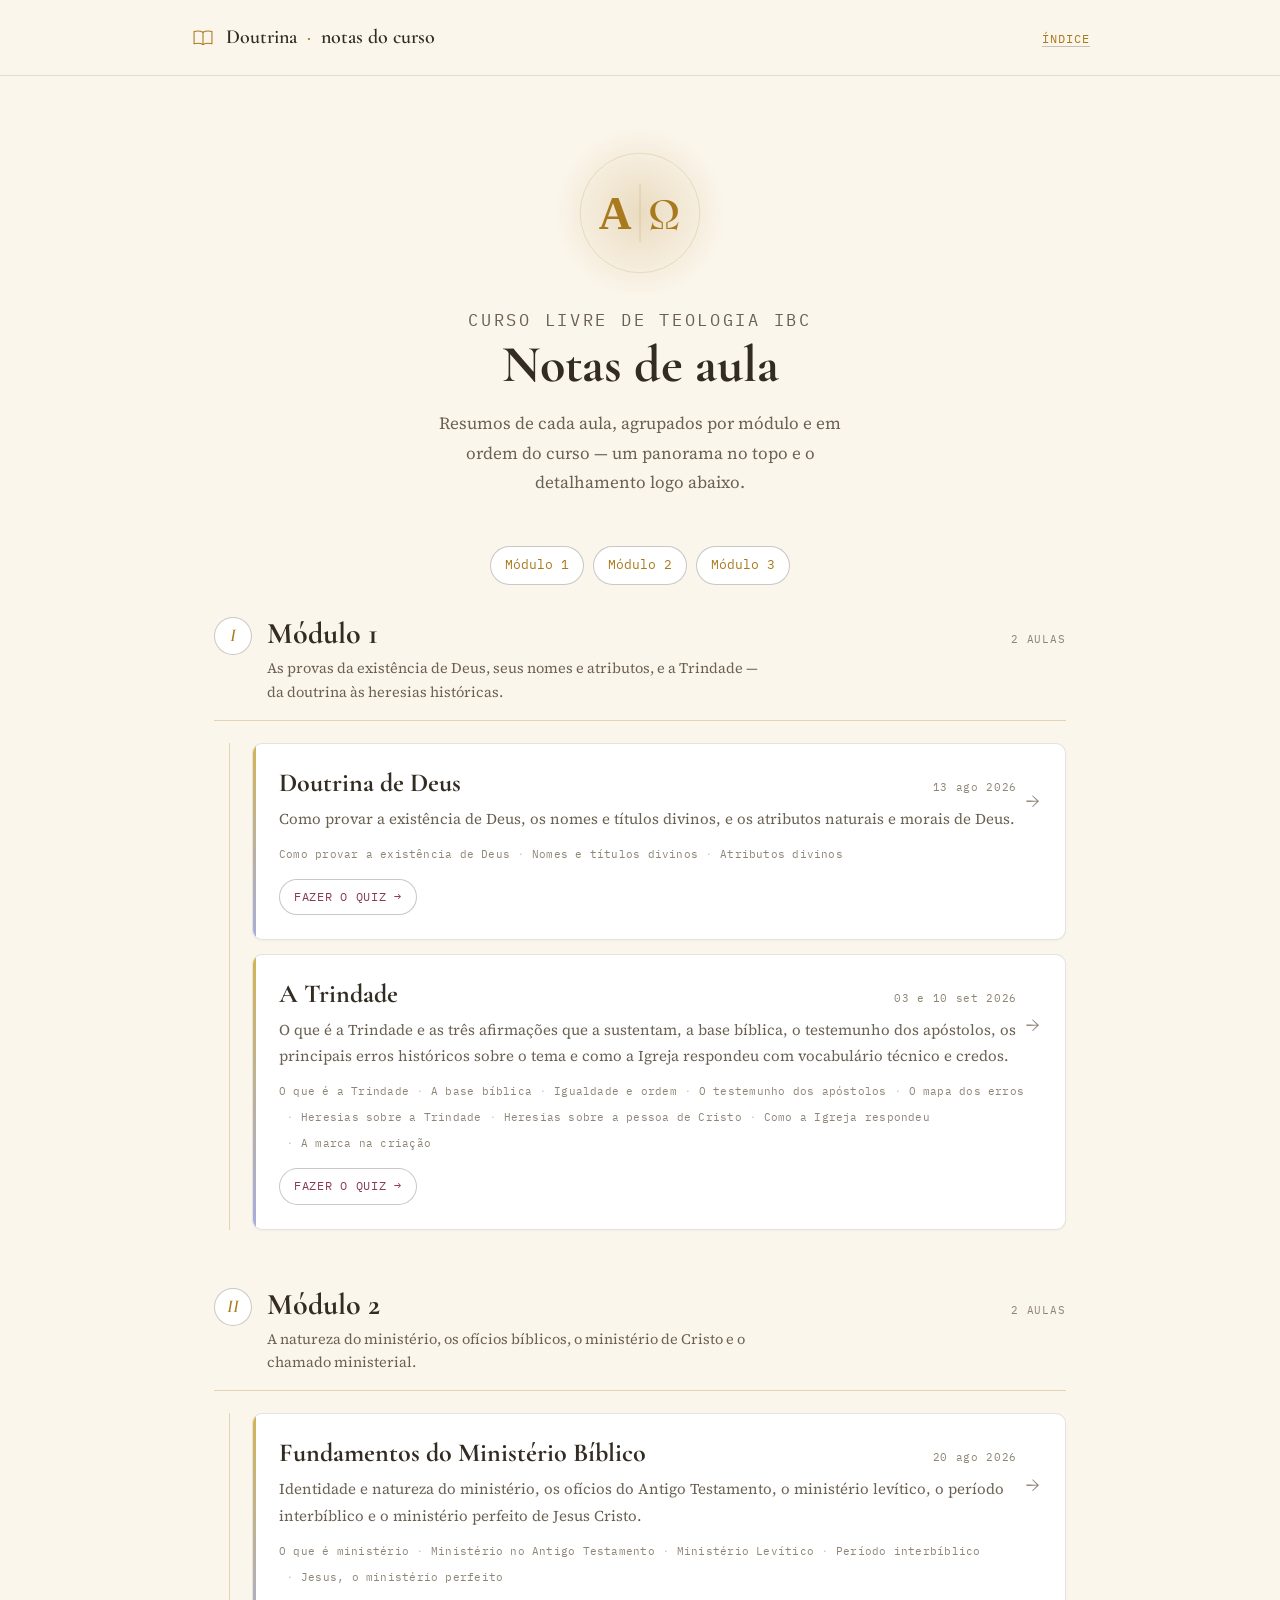
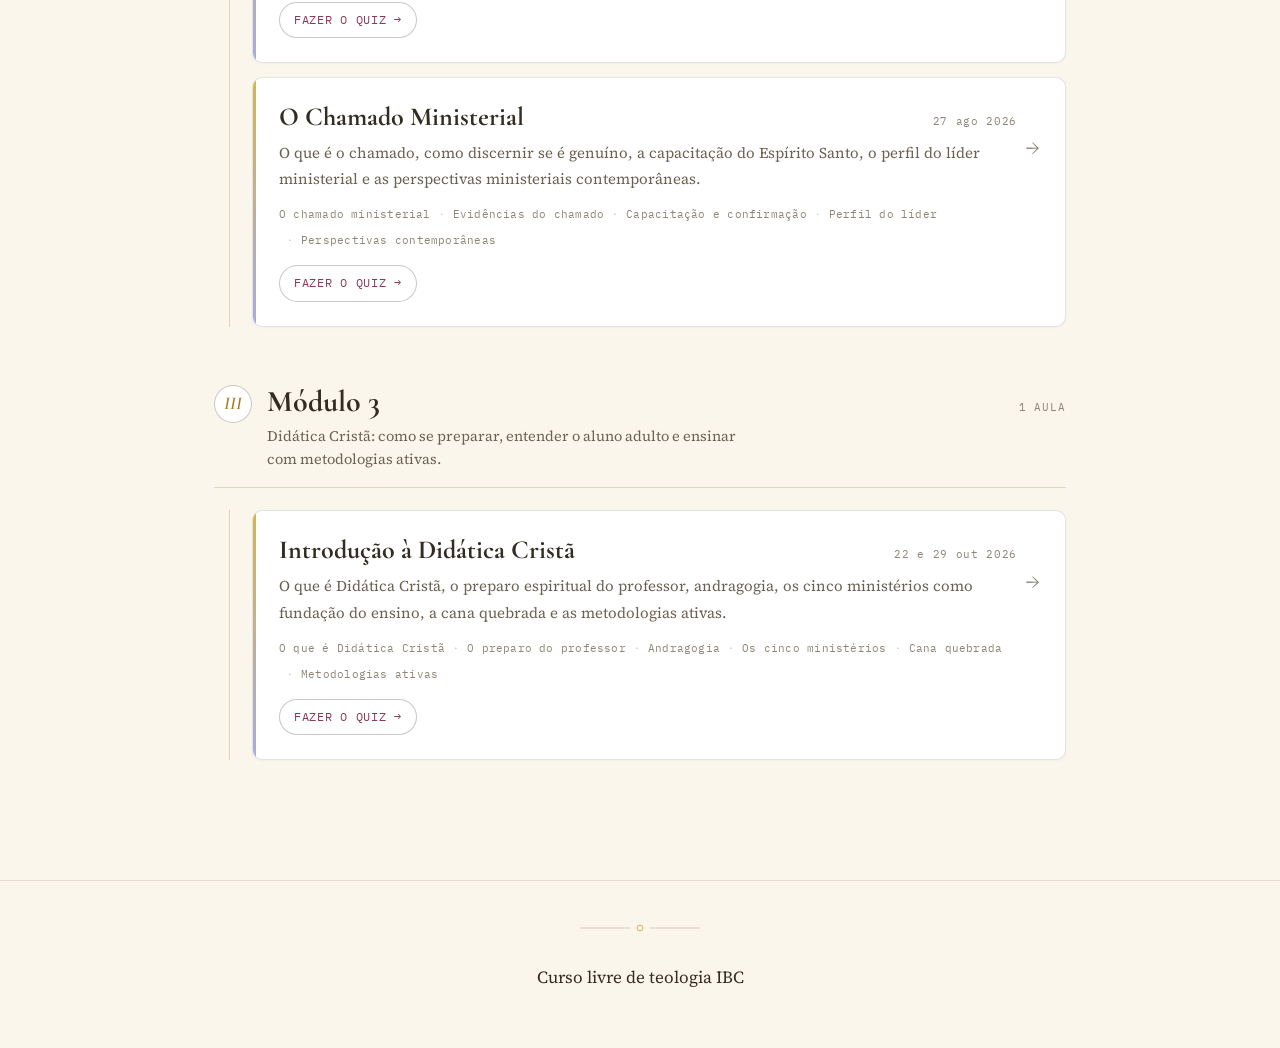
==== commit fcc8c7b1: "Funde A Trindade e A Trindade (Heresias) numa página-tema Segunda aplicação do formato por tema (dep" ====
--- a/index.html
+++ b/index.html
@@ -53,9 +53,9 @@
       <div class="module-head-text">
         <div class="module-head-top">
           <h2>Módulo 1</h2>
-          <span class="module-count">3 aulas</span>
-        </div>
-        <p>As provas da existência de Deus, seus nomes e atributos, a Trindade e as heresias sobre o tema.</p>
+          <span class="module-count">2 aulas</span>
+        </div>
+        <p>As provas da existência de Deus, seus nomes e atributos, e a Trindade — da doutrina às heresias históricas.</p>
       </div>
     </header>
 
@@ -85,9 +85,9 @@
           <a class="aula-card-link" href="aulas/2026-09-03-trindade.html">
             <div class="aula-card-top">
               <h3>A Trindade</h3>
-              <span class="aula-date">03 set 2026</span>
-            </div>
-            <p>O que é a Trindade e as três afirmações que a sustentam, a base bíblica do monoteísmo e da distinção das pessoas, a Trindade ontológica e econômica, o testemunho dos apóstolos, a doutrina na história da Igreja e a "marca trinária" na criação.</p>
+              <span class="aula-date">03 e 10 set 2026</span>
+            </div>
+            <p>O que é a Trindade e as três afirmações que a sustentam, a base bíblica, o testemunho dos apóstolos, os principais erros históricos sobre o tema e como a Igreja respondeu com vocabulário técnico e credos.</p>
             <span class="go" aria-hidden="true">&rarr;</span>
           </a>
           <ul class="aula-topics">
@@ -95,30 +95,13 @@
             <li><a href="aulas/2026-09-03-trindade.html#biblia">A base bíblica</a></li>
             <li><a href="aulas/2026-09-03-trindade.html#ordem">Igualdade e ordem</a></li>
             <li><a href="aulas/2026-09-03-trindade.html#apostolos">O testemunho dos apóstolos</a></li>
-            <li><a href="aulas/2026-09-03-trindade.html#historia">A doutrina na história</a></li>
+            <li><a href="aulas/2026-09-03-trindade.html#mapa">O mapa dos erros</a></li>
+            <li><a href="aulas/2026-09-03-trindade.html#sobre-deus">Heresias sobre a Trindade</a></li>
+            <li><a href="aulas/2026-09-03-trindade.html#sobre-cristo">Heresias sobre a pessoa de Cristo</a></li>
+            <li><a href="aulas/2026-09-03-trindade.html#resposta">Como a Igreja respondeu</a></li>
             <li><a href="aulas/2026-09-03-trindade.html#criacao">A marca na criação</a></li>
           </ul>
           <a class="aula-quiz-link" href="aulas/2026-09-03-trindade-quiz.html">Fazer o quiz &rarr;</a>
-        </div>
-      </li>
-      <li class="reveal">
-        <div class="aula-card">
-          <span class="aula-seq" aria-hidden="true">3</span>
-          <a class="aula-card-link" href="aulas/2026-09-10-trindade-heresias.html">
-            <div class="aula-card-top">
-              <h3>A Trindade (Heresias)</h3>
-              <span class="aula-date">10 set 2026</span>
-            </div>
-            <p>O mapa dos principais erros sobre a Trindade e sobre a pessoa de Cristo, e como a Igreja respondeu com vocabulário técnico e credos.</p>
-            <span class="go" aria-hidden="true">&rarr;</span>
-          </a>
-          <ul class="aula-topics">
-            <li><a href="aulas/2026-09-10-trindade-heresias.html#mapa">O mapa dos erros</a></li>
-            <li><a href="aulas/2026-09-10-trindade-heresias.html#sobre-deus">Heresias sobre a Trindade</a></li>
-            <li><a href="aulas/2026-09-10-trindade-heresias.html#sobre-cristo">Heresias sobre a pessoa de Cristo</a></li>
-            <li><a href="aulas/2026-09-10-trindade-heresias.html#resposta">Como a Igreja respondeu</a></li>
-          </ul>
-          <a class="aula-quiz-link" href="aulas/2026-09-10-trindade-heresias-quiz.html">Fazer o quiz &rarr;</a>
         </div>
       </li>
     </ol>
